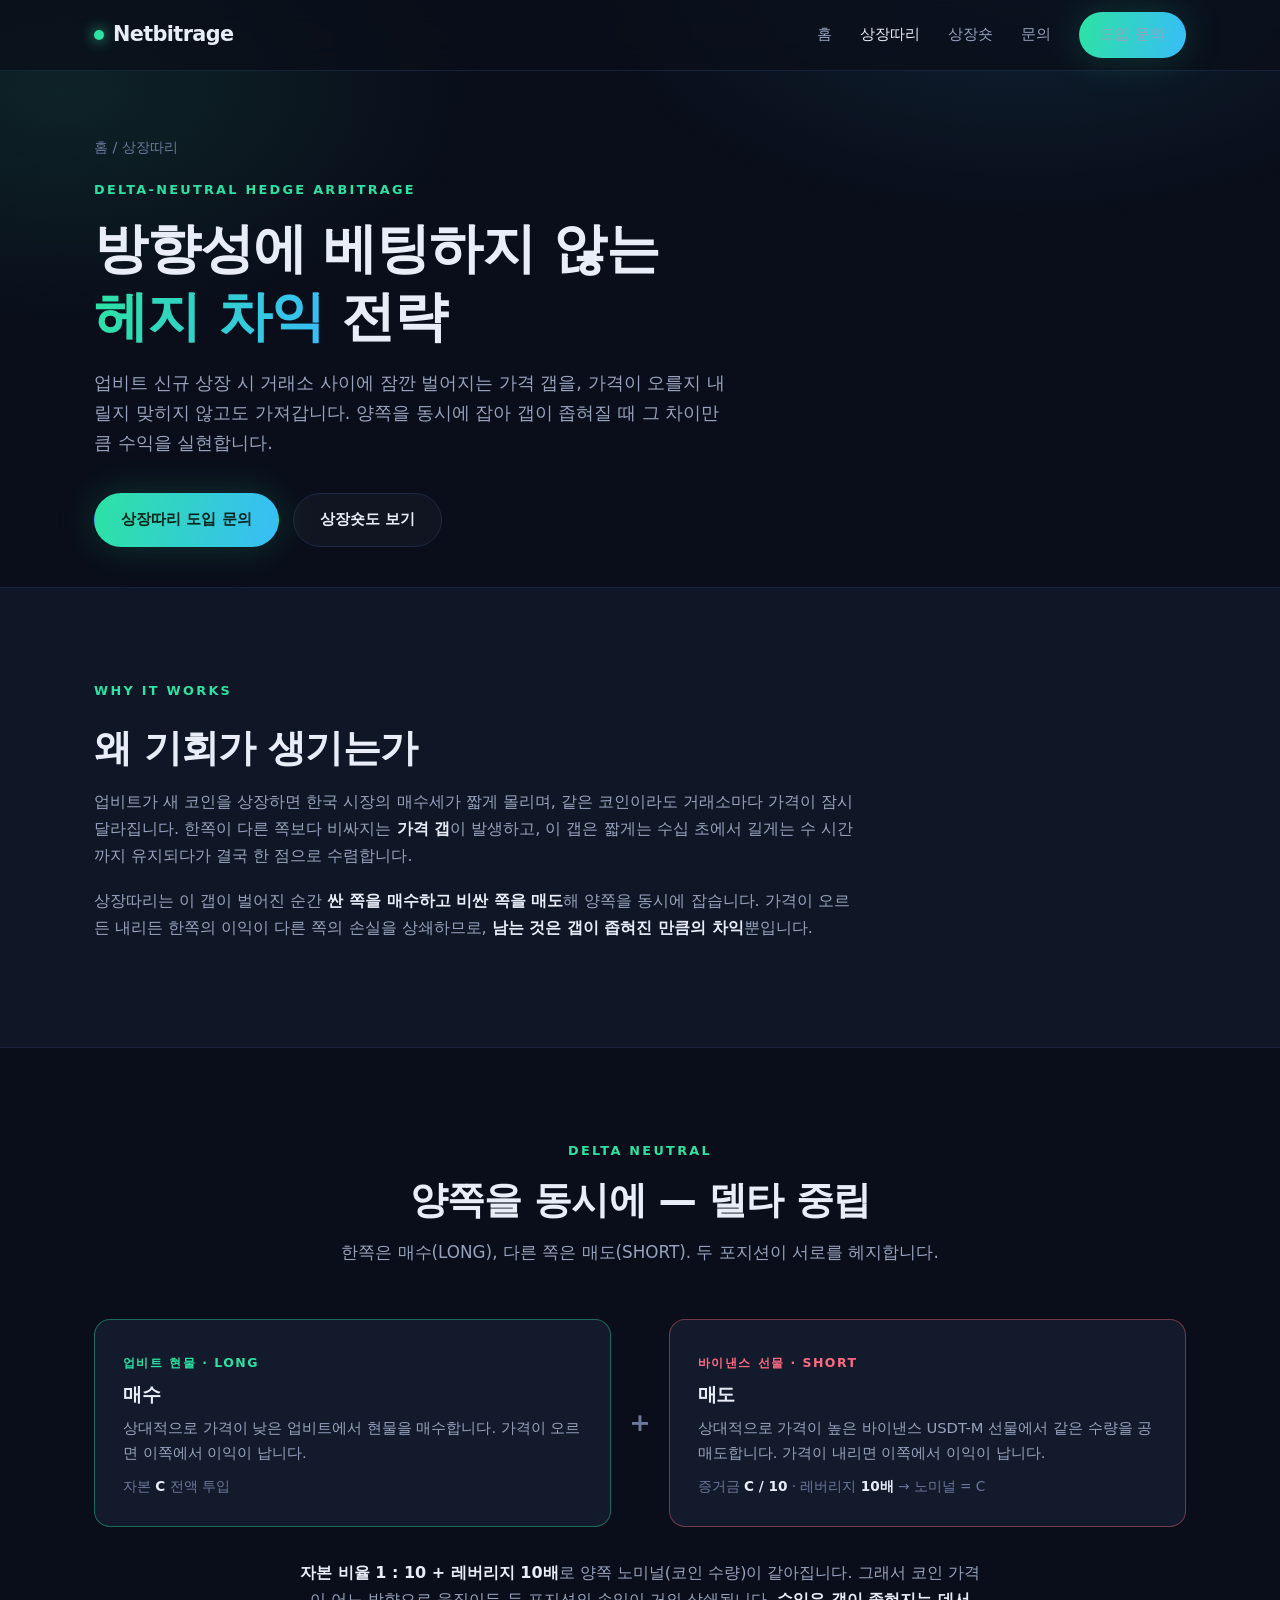
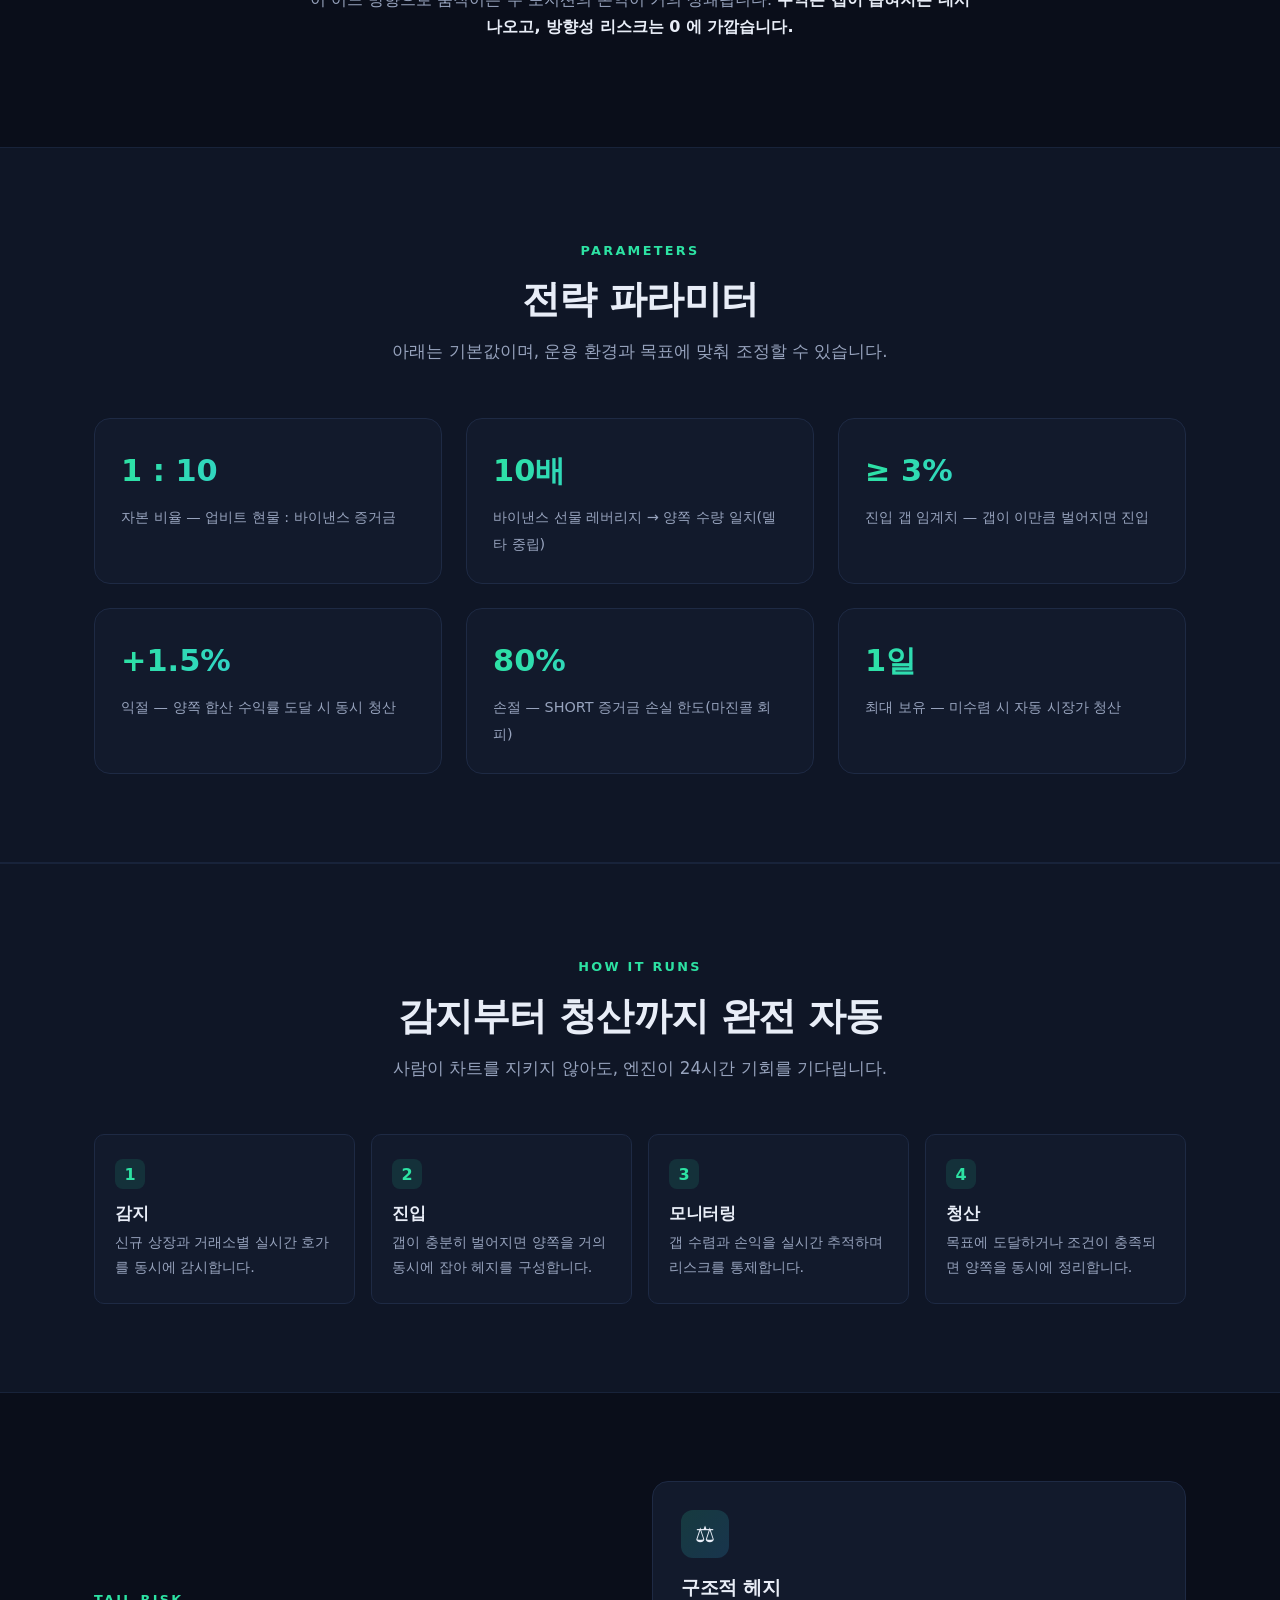
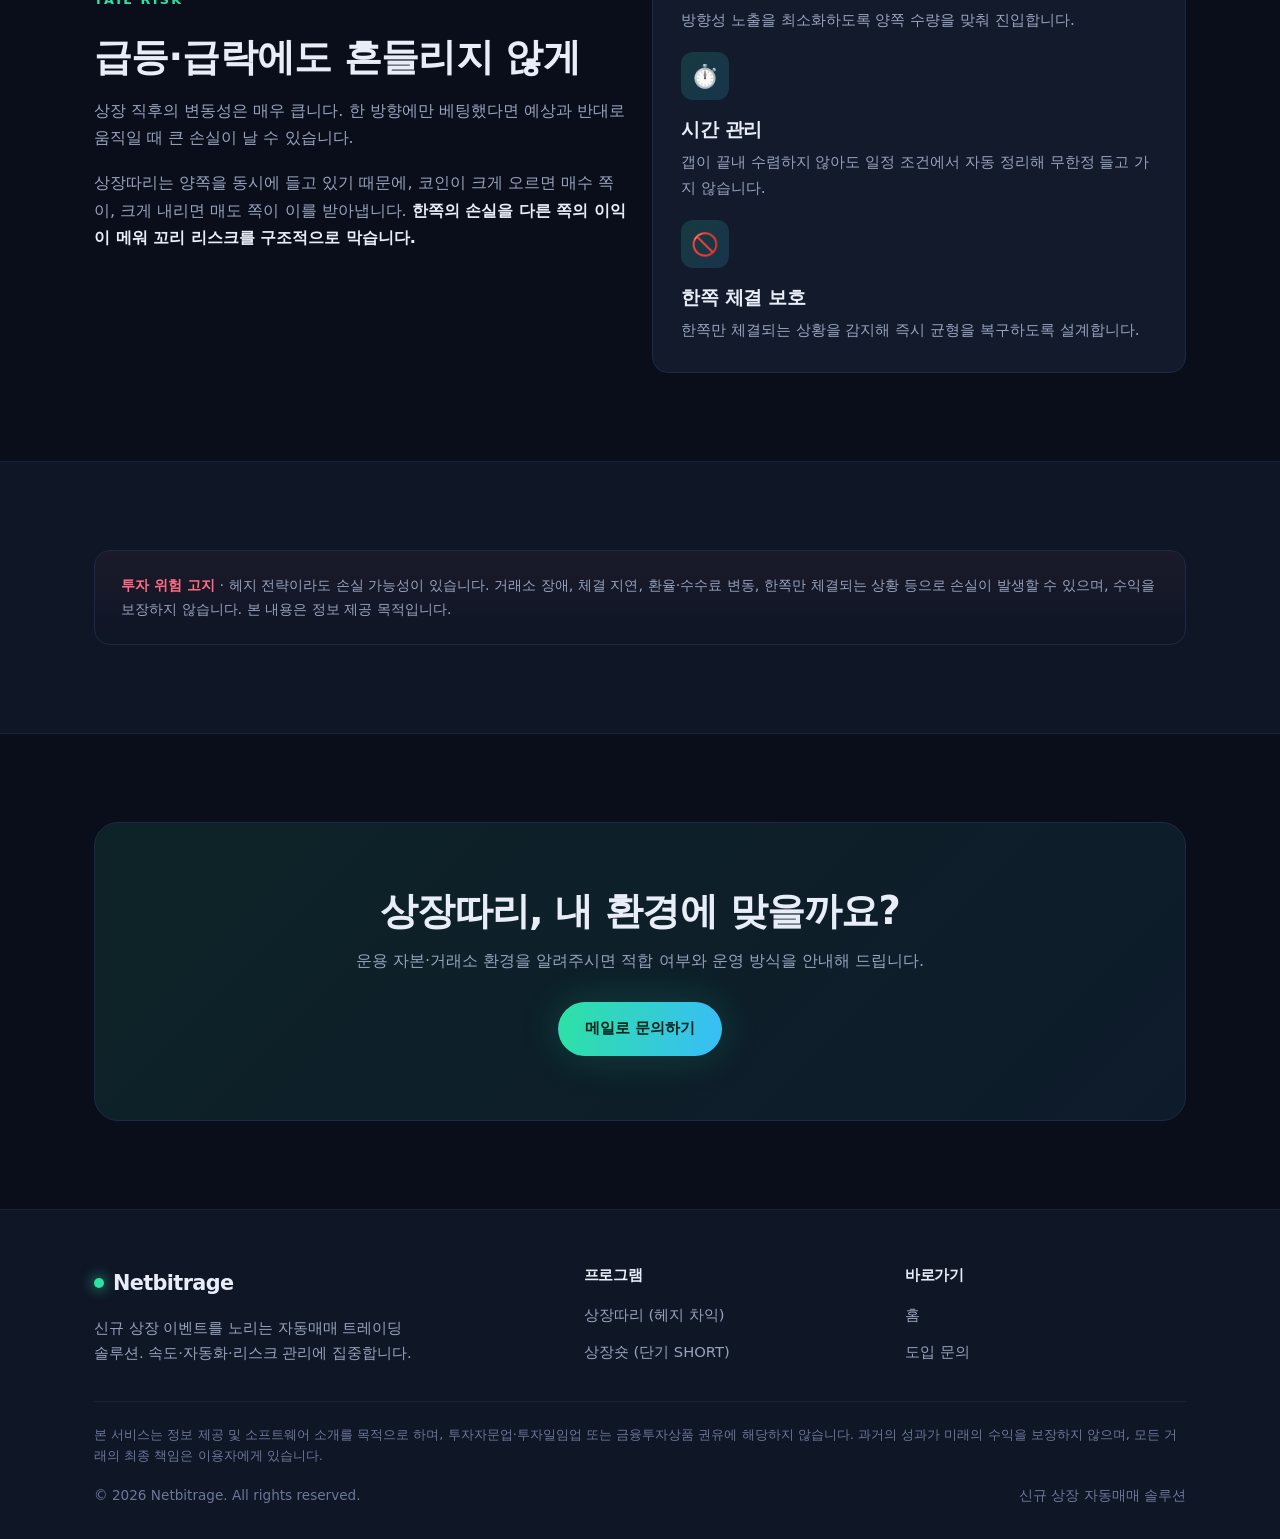
==== arbitrage.html @ e35fc5be "홈페이지 드가자" ====
<!DOCTYPE html>
<html lang="ko">
<head>
  <meta charset="UTF-8" />
  <meta name="viewport" content="width=device-width, initial-scale=1.0" />
  <title>상장따리 | 델타 중립 헤지 차익 — Netbitrage</title>
  <meta name="description" content="업비트 신규 상장 시 거래소 간 가격 갭을 방향성 베팅 없이 잡는 델타 중립 헤지 차익 자동매매. 양쪽을 동시에 잡아 갭 수렴분을 수익화하고 꼬리 리스크를 차단합니다." />
  <link rel="stylesheet" href="css/style.css" />
</head>
<body>
  <header class="site-header">
    <div class="container">
      <a class="logo" href="index.html"><span class="dot"></span>Netbitrage</a>
      <button class="nav-toggle" aria-label="메뉴 열기"><span></span><span></span><span></span></button>
      <nav class="nav">
        <a href="index.html">홈</a>
        <a href="arbitrage.html" class="active">상장따리</a>
        <a href="short.html">상장숏</a>
        <a href="contact.html">문의</a>
        <a href="contact.html" class="btn btn--primary">도입 문의</a>
      </nav>
    </div>
  </header>

  <main>
    <section class="page-hero">
      <div class="container">
        <p class="breadcrumb"><a href="index.html">홈</a> / 상장따리</p>
        <span class="eyebrow">Delta-Neutral Hedge Arbitrage</span>
        <h1>방향성에 베팅하지 않는<br /><span class="gradient-text">헤지 차익</span> 전략</h1>
        <p class="lead">
          업비트 신규 상장 시 거래소 사이에 잠깐 벌어지는 가격 갭을, 가격이 오를지 내릴지
          맞히지 않고도 가져갑니다. 양쪽을 동시에 잡아 갭이 좁혀질 때 그 차이만큼 수익을 실현합니다.
        </p>
        <div class="hero-actions">
          <a href="contact.html?program=arbitrage" class="btn btn--primary">상장따리 도입 문의</a>
          <a href="short.html" class="btn btn--ghost">상장숏도 보기</a>
        </div>
      </div>
    </section>

    <!-- 왜 되는가 -->
    <section class="section section--soft">
      <div class="container">
        <div class="prose reveal">
          <span class="eyebrow">Why it works</span>
          <h2 style="margin-top:8px">왜 기회가 생기는가</h2>
          <p>
            업비트가 새 코인을 상장하면 한국 시장의 매수세가 짧게 몰리며, 같은 코인이라도
            거래소마다 가격이 잠시 달라집니다. 한쪽이 다른 쪽보다 비싸지는 <strong>가격 갭</strong>이
            발생하고, 이 갭은 짧게는 수십 초에서 길게는 수 시간까지 유지되다가 결국 한 점으로 수렴합니다.
          </p>
          <p>
            상장따리는 이 갭이 벌어진 순간 <strong>싼 쪽을 매수하고 비싼 쪽을 매도</strong>해
            양쪽을 동시에 잡습니다. 가격이 오르든 내리든 한쪽의 이익이 다른 쪽의 손실을 상쇄하므로,
            <strong>남는 것은 갭이 좁혀진 만큼의 차익</strong>뿐입니다.
          </p>
        </div>
      </div>
    </section>

    <!-- 델타 중립 직관 -->
    <section class="section">
      <div class="container">
        <div class="section-head reveal">
          <span class="eyebrow">Delta Neutral</span>
          <h2>양쪽을 동시에 — 델타 중립</h2>
          <p>한쪽은 매수(LONG), 다른 쪽은 매도(SHORT). 두 포지션이 서로를 헤지합니다.</p>
        </div>
        <div class="hedge reveal">
          <div class="leg long">
            <span class="label">업비트 현물 · LONG</span>
            <h4>매수</h4>
            <p>상대적으로 가격이 낮은 업비트에서 현물을 매수합니다. 가격이 오르면 이쪽에서 이익이 납니다.</p>
            <p class="fig">자본 <b>C</b> 전액 투입</p>
          </div>
          <div class="plus">+</div>
          <div class="leg short">
            <span class="label">바이낸스 선물 · SHORT</span>
            <h4>매도</h4>
            <p>상대적으로 가격이 높은 바이낸스 USDT-M 선물에서 같은 수량을 공매도합니다. 가격이 내리면 이쪽에서 이익이 납니다.</p>
            <p class="fig">증거금 <b>C / 10</b> · 레버리지 <b>10배</b> → 노미널 = C</p>
          </div>
        </div>
        <div class="prose reveal" style="margin:32px auto 0; text-align:center; max-width:680px">
          <p>
            <strong>자본 비율 1 : 10 + 레버리지 10배</strong>로 양쪽 노미널(코인 수량)이 같아집니다.
            그래서 코인 가격이 어느 방향으로 움직이든 두 포지션의 손익이 거의 상쇄됩니다.
            <strong>수익은 갭이 좁혀지는 데서 나오고, 방향성 리스크는 0 에 가깝습니다.</strong>
          </p>
        </div>
      </div>
    </section>

    <!-- 전략 파라미터 -->
    <section class="section section--soft" id="params">
      <div class="container">
        <div class="section-head reveal">
          <span class="eyebrow">Parameters</span>
          <h2>전략 파라미터</h2>
          <p>아래는 기본값이며, 운용 환경과 목표에 맞춰 조정할 수 있습니다.</p>
        </div>
        <div class="grid grid--3 reveal">
          <div class="param"><strong>1 : 10</strong><span>자본 비율 — 업비트 현물 : 바이낸스 증거금</span></div>
          <div class="param"><strong>10배</strong><span>바이낸스 선물 레버리지 → 양쪽 수량 일치(델타 중립)</span></div>
          <div class="param"><strong>≥ 3%</strong><span>진입 갭 임계치 — 갭이 이만큼 벌어지면 진입</span></div>
          <div class="param"><strong>+1.5%</strong><span>익절 — 양쪽 합산 수익률 도달 시 동시 청산</span></div>
          <div class="param"><strong>80%</strong><span>손절 — SHORT 증거금 손실 한도(마진콜 회피)</span></div>
          <div class="param"><strong>1일</strong><span>최대 보유 — 미수렴 시 자동 시장가 청산</span></div>
        </div>
      </div>
    </section>

    <!-- 자동화 흐름 -->
    <section class="section section--soft">
      <div class="container">
        <div class="section-head reveal">
          <span class="eyebrow">How it runs</span>
          <h2>감지부터 청산까지 완전 자동</h2>
          <p>사람이 차트를 지키지 않아도, 엔진이 24시간 기회를 기다립니다.</p>
        </div>
        <div class="flow reveal">
          <div class="step">
            <span class="n">1</span>
            <h4>감지</h4>
            <p>신규 상장과 거래소별 실시간 호가를 동시에 감시합니다.</p>
          </div>
          <div class="step">
            <span class="n">2</span>
            <h4>진입</h4>
            <p>갭이 충분히 벌어지면 양쪽을 거의 동시에 잡아 헤지를 구성합니다.</p>
          </div>
          <div class="step">
            <span class="n">3</span>
            <h4>모니터링</h4>
            <p>갭 수렴과 손익을 실시간 추적하며 리스크를 통제합니다.</p>
          </div>
          <div class="step">
            <span class="n">4</span>
            <h4>청산</h4>
            <p>목표에 도달하거나 조건이 충족되면 양쪽을 동시에 정리합니다.</p>
          </div>
        </div>
      </div>
    </section>

    <!-- 꼬리 리스크 -->
    <section class="section">
      <div class="container">
        <div class="grid grid--2" style="align-items:center">
          <div class="prose reveal">
            <span class="eyebrow">Tail Risk</span>
            <h2 style="margin-top:8px">급등·급락에도 흔들리지 않게</h2>
            <p>
              상장 직후의 변동성은 매우 큽니다. 한 방향에만 베팅했다면 예상과 반대로 움직일 때
              큰 손실이 날 수 있습니다.
            </p>
            <p>
              상장따리는 양쪽을 동시에 들고 있기 때문에, 코인이 크게 오르면 매수 쪽이,
              크게 내리면 매도 쪽이 이를 받아냅니다. <strong>한쪽의 손실을 다른 쪽의 이익이 메워
              꼬리 리스크를 구조적으로 막습니다.</strong>
            </p>
          </div>
          <div class="reveal">
            <div class="feature">
              <div class="ico">⚖️</div>
              <h3>구조적 헤지</h3>
              <p style="margin-bottom:18px">방향성 노출을 최소화하도록 양쪽 수량을 맞춰 진입합니다.</p>
              <div class="ico">⏱️</div>
              <h3>시간 관리</h3>
              <p style="margin-bottom:18px">갭이 끝내 수렴하지 않아도 일정 조건에서 자동 정리해 무한정 들고 가지 않습니다.</p>
              <div class="ico">🚫</div>
              <h3>한쪽 체결 보호</h3>
              <p style="margin:0">한쪽만 체결되는 상황을 감지해 즉시 균형을 복구하도록 설계합니다.</p>
            </div>
          </div>
        </div>
      </div>
    </section>

    <!-- 리스크 고지 -->
    <section class="section section--soft">
      <div class="container">
        <div class="notice reveal">
          <p><strong>투자 위험 고지</strong> · 헤지 전략이라도 손실 가능성이 있습니다. 거래소 장애, 체결 지연, 환율·수수료 변동, 한쪽만 체결되는 상황 등으로 손실이 발생할 수 있으며, 수익을 보장하지 않습니다. 본 내용은 정보 제공 목적입니다.</p>
        </div>
      </div>
    </section>

    <section class="section">
      <div class="container">
        <div class="cta-banner reveal">
          <h2>상장따리, 내 환경에 맞을까요?</h2>
          <p>운용 자본·거래소 환경을 알려주시면 적합 여부와 운영 방식을 안내해 드립니다.</p>
          <a href="contact.html?program=arbitrage" class="btn btn--primary">메일로 문의하기</a>
        </div>
      </div>
    </section>
  </main>

  <footer class="site-footer">
    <div class="container">
      <div class="footer-grid">
        <div>
          <a class="logo" href="index.html"><span class="dot"></span>Netbitrage</a>
          <p>신규 상장 이벤트를 노리는 자동매매 트레이딩 솔루션. 속도·자동화·리스크 관리에 집중합니다.</p>
        </div>
        <div class="footer-col">
          <h4>프로그램</h4>
          <ul>
            <li><a href="arbitrage.html">상장따리 (헤지 차익)</a></li>
            <li><a href="short.html">상장숏 (단기 SHORT)</a></li>
          </ul>
        </div>
        <div class="footer-col">
          <h4>바로가기</h4>
          <ul>
            <li><a href="index.html">홈</a></li>
            <li><a href="contact.html">도입 문의</a></li>
          </ul>
        </div>
      </div>
      <p class="footer-disclaimer">
        본 서비스는 정보 제공 및 소프트웨어 소개를 목적으로 하며, 투자자문업·투자일임업 또는 금융투자상품 권유에 해당하지 않습니다.
        과거의 성과가 미래의 수익을 보장하지 않으며, 모든 거래의 최종 책임은 이용자에게 있습니다.
      </p>
      <div class="footer-bottom">
        <span>© <span id="year">2026</span> Netbitrage. All rights reserved.</span>
        <span>신규 상장 자동매매 솔루션</span>
      </div>
    </div>
  </footer>

  <script src="js/main.js"></script>
</body>
</html>
---- css/style.css ----
/* =========================================================
   Netbitrage — 다크 테마 디자인 시스템
   딥 네이비 배경 + 민트/그린 액센트, 트레이딩/핀테크 톤
   ========================================================= */

:root {
  /* 색상 */
  --bg: #0a0e1a;
  --bg-soft: #0f1626;
  --bg-card: #121a2c;
  --bg-card-hover: #16203450;
  --border: #1e2a44;
  --border-soft: #18233a;

  --text: #e8edf7;
  --text-muted: #97a3bd;
  --text-dim: #6b779a;

  --accent: #2de2a3;       /* 민트 그린 */
  --accent-2: #38bdf8;     /* 시안 */
  --accent-down: #ff6b81;  /* SHORT/하락 */
  --accent-up: #2de2a3;    /* LONG/상승 */

  --glow: 0 0 40px rgba(45, 226, 163, 0.18);
  --shadow: 0 16px 40px rgba(0, 0, 0, 0.45);

  /* 레이아웃 */
  --maxw: 1140px;
  --radius: 16px;
  --radius-sm: 10px;

  --font: "Pretendard", -apple-system, BlinkMacSystemFont, "Segoe UI",
    "Apple SD Gothic Neo", "Malgun Gothic", system-ui, sans-serif;
}

* { box-sizing: border-box; margin: 0; padding: 0; }

html { scroll-behavior: smooth; }

body {
  font-family: var(--font);
  background: var(--bg);
  color: var(--text);
  line-height: 1.7;
  -webkit-font-smoothing: antialiased;
  overflow-x: hidden;
}

/* 배경 글로우 */
body::before {
  content: "";
  position: fixed;
  inset: 0;
  background:
    radial-gradient(60% 50% at 80% -5%, rgba(56, 189, 248, 0.12), transparent 60%),
    radial-gradient(55% 45% at 5% 10%, rgba(45, 226, 163, 0.1), transparent 60%);
  pointer-events: none;
  z-index: 0;
}

.container {
  width: 100%;
  max-width: var(--maxw);
  margin: 0 auto;
  padding: 0 24px;
  position: relative;
  z-index: 1;
}

a { color: inherit; text-decoration: none; }
img { max-width: 100%; display: block; }

/* ---------- 타이포 ---------- */
h1, h2, h3, h4 { line-height: 1.25; letter-spacing: -0.02em; font-weight: 700; }
h1 { font-size: clamp(2.1rem, 5vw, 3.4rem); }
h2 { font-size: clamp(1.6rem, 3.5vw, 2.4rem); }
h3 { font-size: 1.2rem; }

.eyebrow {
  display: inline-block;
  font-size: 0.8rem;
  letter-spacing: 0.18em;
  text-transform: uppercase;
  color: var(--accent);
  font-weight: 600;
  margin-bottom: 14px;
}

.gradient-text {
  background: linear-gradient(100deg, var(--accent), var(--accent-2));
  -webkit-background-clip: text;
  background-clip: text;
  -webkit-text-fill-color: transparent;
}

/* ---------- 버튼 ---------- */
.btn {
  display: inline-flex;
  align-items: center;
  gap: 8px;
  padding: 13px 26px;
  border-radius: 999px;
  font-weight: 600;
  font-size: 0.95rem;
  border: 1px solid transparent;
  cursor: pointer;
  transition: transform 0.15s ease, box-shadow 0.2s ease, background 0.2s ease;
  font-family: inherit;
}
.btn--primary {
  background: linear-gradient(100deg, var(--accent), var(--accent-2));
  color: #04231a;
  box-shadow: var(--glow);
}
.btn--primary:hover { transform: translateY(-2px); box-shadow: 0 0 50px rgba(45, 226, 163, 0.4); }
.btn--ghost {
  background: rgba(255, 255, 255, 0.03);
  border-color: var(--border);
  color: var(--text);
}
.btn--ghost:hover { border-color: var(--accent); color: var(--accent); }
.btn--block { width: 100%; justify-content: center; }

/* ---------- 헤더 ---------- */
.site-header {
  position: sticky;
  top: 0;
  z-index: 50;
  backdrop-filter: blur(14px);
  background: rgba(10, 14, 26, 0.72);
  border-bottom: 1px solid var(--border-soft);
}
.site-header .container {
  display: flex;
  align-items: center;
  justify-content: space-between;
  height: 70px;
}
.logo {
  font-size: 1.3rem;
  font-weight: 800;
  letter-spacing: -0.03em;
  display: flex;
  align-items: center;
  gap: 9px;
}
.logo .dot {
  width: 10px; height: 10px;
  border-radius: 50%;
  background: var(--accent);
  box-shadow: 0 0 14px var(--accent);
}
.nav { display: flex; align-items: center; gap: 28px; }
.nav a { color: var(--text-muted); font-size: 0.95rem; font-weight: 500; transition: color 0.15s; }
.nav a:hover, .nav a.active { color: var(--text); }
.nav .btn { padding: 9px 20px; }

.nav-toggle {
  display: none;
  flex-direction: column;
  gap: 5px;
  background: none;
  border: 0;
  cursor: pointer;
  padding: 6px;
}
.nav-toggle span { width: 24px; height: 2px; background: var(--text); border-radius: 2px; transition: 0.2s; }

/* ---------- 섹션 ---------- */
.section { padding: 88px 0; }
.section--soft { background: var(--bg-soft); border-block: 1px solid var(--border-soft); }
.section-head { max-width: 680px; margin: 0 auto 52px; text-align: center; }
.section-head p { color: var(--text-muted); margin-top: 14px; font-size: 1.05rem; }

/* ---------- 히어로 ---------- */
.hero { padding: 96px 0 80px; position: relative; }
.hero .eyebrow { animation: fadeUp 0.6s ease both; }
.hero h1 { max-width: 880px; animation: fadeUp 0.6s 0.05s ease both; }
.hero .lead {
  max-width: 620px;
  margin-top: 22px;
  color: var(--text-muted);
  font-size: 1.15rem;
  animation: fadeUp 0.6s 0.1s ease both;
}
.hero-actions { display: flex; gap: 14px; margin-top: 34px; flex-wrap: wrap; animation: fadeUp 0.6s 0.15s ease both; }
.hero-stats {
  display: flex;
  gap: 44px;
  margin-top: 56px;
  flex-wrap: wrap;
  animation: fadeUp 0.6s 0.2s ease both;
}
.hero-stats .stat strong {
  display: block;
  font-size: 1.9rem;
  font-weight: 800;
  background: linear-gradient(100deg, var(--accent), var(--accent-2));
  -webkit-background-clip: text; background-clip: text; -webkit-text-fill-color: transparent;
}
.hero-stats .stat span { color: var(--text-dim); font-size: 0.9rem; }

/* ---------- 그리드 / 카드 ---------- */
.grid { display: grid; gap: 24px; }
.grid--2 { grid-template-columns: repeat(2, 1fr); }
.grid--3 { grid-template-columns: repeat(3, 1fr); }
.grid--4 { grid-template-columns: repeat(4, 1fr); }

.card {
  background: var(--bg-card);
  border: 1px solid var(--border);
  border-radius: var(--radius);
  padding: 30px;
  transition: transform 0.2s ease, border-color 0.2s ease, box-shadow 0.2s ease;
}
.card:hover { transform: translateY(-4px); border-color: #2c3c60; box-shadow: var(--shadow); }

/* 프로그램 카드 */
.program-card { display: flex; flex-direction: column; position: relative; overflow: hidden; }
.program-card::before {
  content: "";
  position: absolute;
  inset: 0 0 auto 0;
  height: 3px;
  background: linear-gradient(90deg, var(--accent), var(--accent-2));
}
.program-card.is-short::before { background: linear-gradient(90deg, var(--accent-down), #ff9a6b); }
.program-card .tag {
  align-self: flex-start;
  font-size: 0.72rem;
  letter-spacing: 0.12em;
  text-transform: uppercase;
  padding: 5px 12px;
  border-radius: 999px;
  background: rgba(45, 226, 163, 0.12);
  color: var(--accent);
  font-weight: 700;
  margin-bottom: 16px;
}
.program-card.is-short .tag { background: rgba(255, 107, 129, 0.12); color: var(--accent-down); }
.program-card h3 { font-size: 1.5rem; margin-bottom: 6px; }
.program-card .sub { color: var(--text-dim); font-size: 0.9rem; margin-bottom: 16px; }
.program-card p { color: var(--text-muted); margin-bottom: 20px; }
.program-card ul { list-style: none; display: flex; flex-direction: column; gap: 10px; margin-bottom: 24px; }
.program-card ul li { position: relative; padding-left: 24px; color: var(--text-muted); font-size: 0.95rem; }
.program-card ul li::before {
  content: "→";
  position: absolute; left: 0;
  color: var(--accent);
  font-weight: 700;
}
.program-card.is-short ul li::before { color: var(--accent-down); }
.program-card .card-foot { margin-top: auto; }

/* 강점 카드 */
.feature {
  background: var(--bg-card);
  border: 1px solid var(--border);
  border-radius: var(--radius);
  padding: 28px;
}
.feature .ico {
  width: 48px; height: 48px;
  display: grid; place-items: center;
  border-radius: 12px;
  background: linear-gradient(135deg, rgba(45,226,163,0.16), rgba(56,189,248,0.16));
  font-size: 1.4rem;
  margin-bottom: 18px;
}
.feature h3 { margin-bottom: 8px; }
.feature p { color: var(--text-muted); font-size: 0.95rem; }

/* ---------- 파라미터 카드 ---------- */
.param {
  background: var(--bg-card);
  border: 1px solid var(--border);
  border-radius: var(--radius);
  padding: 26px;
  transition: transform 0.2s ease, border-color 0.2s ease;
}
.param:hover { transform: translateY(-3px); border-color: #2c3c60; }
.param strong {
  display: block;
  font-size: 1.9rem;
  font-weight: 800;
  margin-bottom: 6px;
  background: linear-gradient(100deg, var(--accent), var(--accent-2));
  -webkit-background-clip: text; background-clip: text; -webkit-text-fill-color: transparent;
}
.param.is-short strong { background: linear-gradient(100deg, var(--accent-down), #ff9a6b); -webkit-background-clip: text; background-clip: text; -webkit-text-fill-color: transparent; }
.param span { color: var(--text-muted); font-size: 0.9rem; }

/* 헤지 다이어그램 레그의 수치 강조 */
.hedge .leg .fig { font-size: 0.85rem; color: var(--text-dim); margin-top: 10px; }
.hedge .leg .fig b { color: var(--text); font-weight: 700; }

/* ---------- 흐름 다이어그램 (단계) ---------- */
.flow { display: grid; grid-template-columns: repeat(4, 1fr); gap: 16px; counter-reset: step; }
.flow .step {
  background: var(--bg-card);
  border: 1px solid var(--border);
  border-radius: var(--radius-sm);
  padding: 24px 20px;
  position: relative;
}
.flow .step .n {
  display: inline-grid; place-items: center;
  width: 30px; height: 30px;
  border-radius: 8px;
  background: rgba(45, 226, 163, 0.12);
  color: var(--accent);
  font-weight: 800;
  margin-bottom: 14px;
}
.flow .step h4 { margin-bottom: 6px; font-size: 1.05rem; }
.flow .step p { color: var(--text-muted); font-size: 0.9rem; }

/* ---------- 헤지 직관 다이어그램 ---------- */
.hedge {
  display: grid;
  grid-template-columns: 1fr auto 1fr;
  align-items: stretch;
  gap: 18px;
  margin-top: 12px;
}
.hedge .leg {
  border-radius: var(--radius);
  padding: 28px;
  border: 1px solid var(--border);
  background: var(--bg-card);
}
.hedge .leg.long { border-color: rgba(45, 226, 163, 0.4); }
.hedge .leg.short { border-color: rgba(255, 107, 129, 0.4); }
.hedge .leg .label { font-size: 0.78rem; letter-spacing: 0.12em; text-transform: uppercase; font-weight: 700; }
.hedge .leg.long .label { color: var(--accent-up); }
.hedge .leg.short .label { color: var(--accent-down); }
.hedge .leg h4 { font-size: 1.2rem; margin: 8px 0; }
.hedge .leg p { color: var(--text-muted); font-size: 0.92rem; }
.hedge .plus {
  align-self: center;
  font-size: 1.6rem;
  color: var(--text-dim);
  font-weight: 700;
}

/* ---------- 페이지 히어로 (서브페이지) ---------- */
.page-hero { padding: 64px 0 40px; }
.breadcrumb { color: var(--text-dim); font-size: 0.9rem; margin-bottom: 16px; }
.breadcrumb a:hover { color: var(--accent); }
.page-hero h1 { max-width: 760px; }
.page-hero .lead { color: var(--text-muted); margin-top: 18px; max-width: 640px; font-size: 1.1rem; }

/* ---------- prose ---------- */
.prose { max-width: 760px; }
.prose p { color: var(--text-muted); margin-bottom: 18px; }
.prose h2 { margin: 40px 0 16px; }
.prose strong { color: var(--text); }

/* ---------- 리스크 고지 배너 ---------- */
.notice {
  border: 1px solid var(--border);
  background: linear-gradient(180deg, rgba(255,107,129,0.05), transparent);
  border-radius: var(--radius);
  padding: 22px 26px;
}
.notice strong { color: var(--accent-down); }
.notice p { color: var(--text-muted); font-size: 0.9rem; margin: 0; }

/* ---------- CTA ---------- */
.cta-banner {
  text-align: center;
  background: linear-gradient(135deg, rgba(45,226,163,0.1), rgba(56,189,248,0.08));
  border: 1px solid var(--border);
  border-radius: 24px;
  padding: 64px 32px;
}
.cta-banner h2 { margin-bottom: 12px; }
.cta-banner p { color: var(--text-muted); margin-bottom: 28px; }

/* ---------- 문의 폼 ---------- */
.contact-wrap { display: grid; grid-template-columns: 1fr 1.2fr; gap: 48px; align-items: start; }
.contact-info h2 { margin-bottom: 16px; }
.contact-info p { color: var(--text-muted); margin-bottom: 22px; }
.contact-list { list-style: none; display: flex; flex-direction: column; gap: 16px; }
.contact-list li { display: flex; gap: 14px; align-items: flex-start; }
.contact-list .ico {
  width: 40px; height: 40px; flex: none;
  display: grid; place-items: center;
  border-radius: 10px;
  background: rgba(45,226,163,0.1);
  font-size: 1.1rem;
}
.contact-list .k { font-size: 0.8rem; color: var(--text-dim); }
.contact-list .v { font-weight: 600; }

.form-card { background: var(--bg-card); border: 1px solid var(--border); border-radius: var(--radius); padding: 32px; }
.field { margin-bottom: 18px; }
.field label { display: block; font-size: 0.88rem; color: var(--text-muted); margin-bottom: 7px; font-weight: 500; }
.field input, .field select, .field textarea {
  width: 100%;
  background: var(--bg);
  border: 1px solid var(--border);
  border-radius: var(--radius-sm);
  padding: 12px 14px;
  color: var(--text);
  font-family: inherit;
  font-size: 0.95rem;
  transition: border-color 0.15s;
}
.field input:focus, .field select:focus, .field textarea:focus { outline: none; border-color: var(--accent); }
.field textarea { resize: vertical; min-height: 120px; }
.field select { appearance: none; cursor: pointer; }

.hp { position: absolute; left: -9999px; opacity: 0; height: 0; width: 0; }

.form-msg { display: none; border-radius: var(--radius-sm); padding: 12px 16px; font-size: 0.9rem; margin-bottom: 16px; }
.form-msg.show { display: block; }
.form-msg.success { background: rgba(45,226,163,0.12); color: var(--accent); border: 1px solid rgba(45,226,163,0.3); }
.form-msg.error { background: rgba(255,107,129,0.1); color: var(--accent-down); border: 1px solid rgba(255,107,129,0.3); }

/* ---------- 푸터 ---------- */
.site-footer { border-top: 1px solid var(--border-soft); padding: 56px 0 32px; background: var(--bg-soft); }
.footer-grid { display: grid; grid-template-columns: 1.6fr 1fr 1fr; gap: 40px; margin-bottom: 36px; }
.footer-grid .logo { margin-bottom: 14px; }
.footer-grid p { color: var(--text-muted); font-size: 0.92rem; max-width: 320px; }
.footer-col h4 { font-size: 0.95rem; margin-bottom: 16px; color: var(--text); }
.footer-col ul { list-style: none; display: flex; flex-direction: column; gap: 10px; }
.footer-col a { color: var(--text-muted); font-size: 0.92rem; }
.footer-col a:hover { color: var(--accent); }
.footer-disclaimer {
  color: var(--text-dim);
  font-size: 0.82rem;
  border-top: 1px solid var(--border-soft);
  padding-top: 22px;
  margin-bottom: 18px;
  line-height: 1.6;
}
.footer-bottom {
  display: flex;
  justify-content: space-between;
  color: var(--text-dim);
  font-size: 0.85rem;
  flex-wrap: wrap;
  gap: 8px;
}

/* ---------- 애니메이션 ---------- */
@keyframes fadeUp {
  from { opacity: 0; transform: translateY(16px); }
  to { opacity: 1; transform: translateY(0); }
}
.reveal { opacity: 0; transform: translateY(20px); transition: opacity 0.6s ease, transform 0.6s ease; }
.reveal.in { opacity: 1; transform: translateY(0); }

/* ---------- 반응형 ---------- */
@media (max-width: 900px) {
  .grid--3, .grid--4 { grid-template-columns: repeat(2, 1fr); }
  .flow { grid-template-columns: repeat(2, 1fr); }
  .contact-wrap { grid-template-columns: 1fr; gap: 32px; }
  .footer-grid { grid-template-columns: 1fr 1fr; }
}
@media (max-width: 680px) {
  .nav {
    position: fixed;
    top: 70px; right: 0;
    width: 240px;
    height: calc(100vh - 70px);
    flex-direction: column;
    align-items: flex-start;
    background: var(--bg-soft);
    border-left: 1px solid var(--border);
    padding: 28px 24px;
    gap: 20px;
    transform: translateX(100%);
    transition: transform 0.25s ease;
  }
  .nav.open { transform: translateX(0); }
  .nav-toggle { display: flex; }
  .grid--2, .grid--3, .grid--4 { grid-template-columns: 1fr; }
  .flow { grid-template-columns: 1fr; }
  .hedge { grid-template-columns: 1fr; }
  .hedge .plus { transform: rotate(90deg); }
  .footer-grid { grid-template-columns: 1fr; }
  .section { padding: 64px 0; }
}
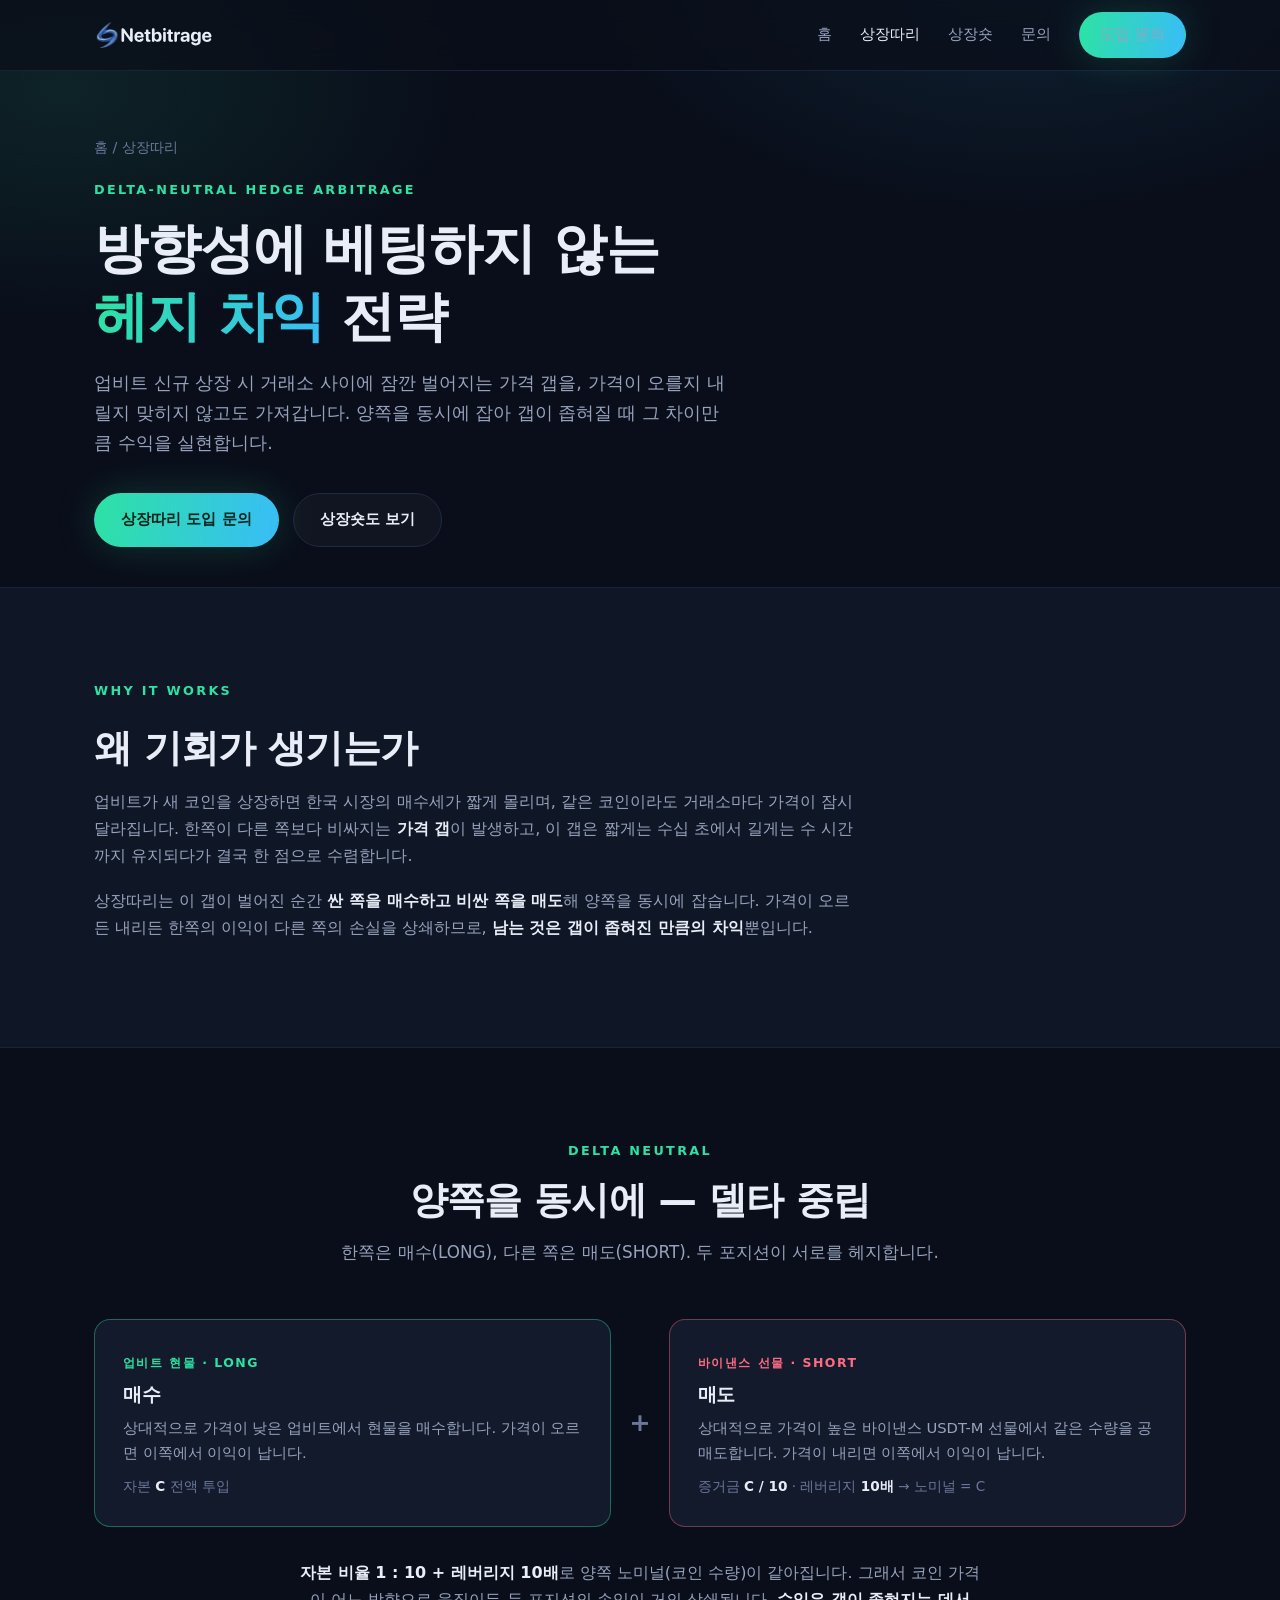
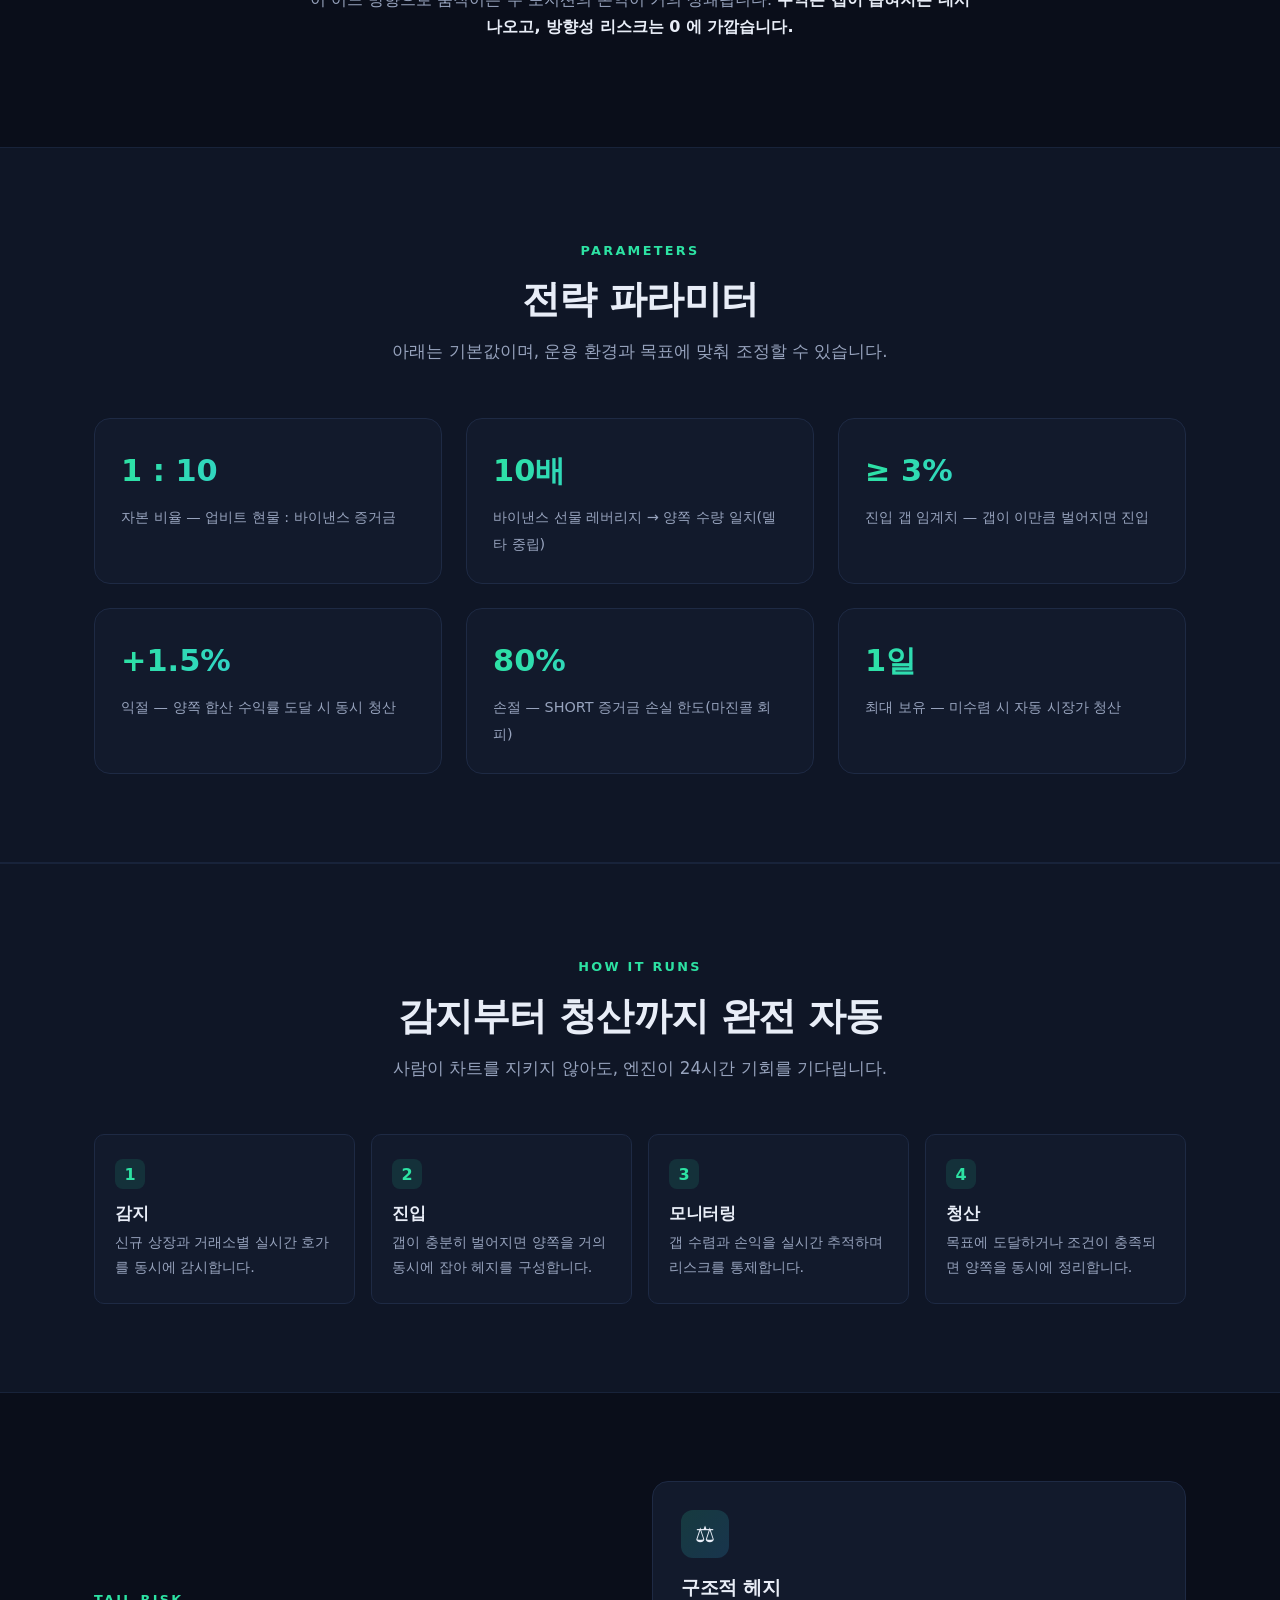
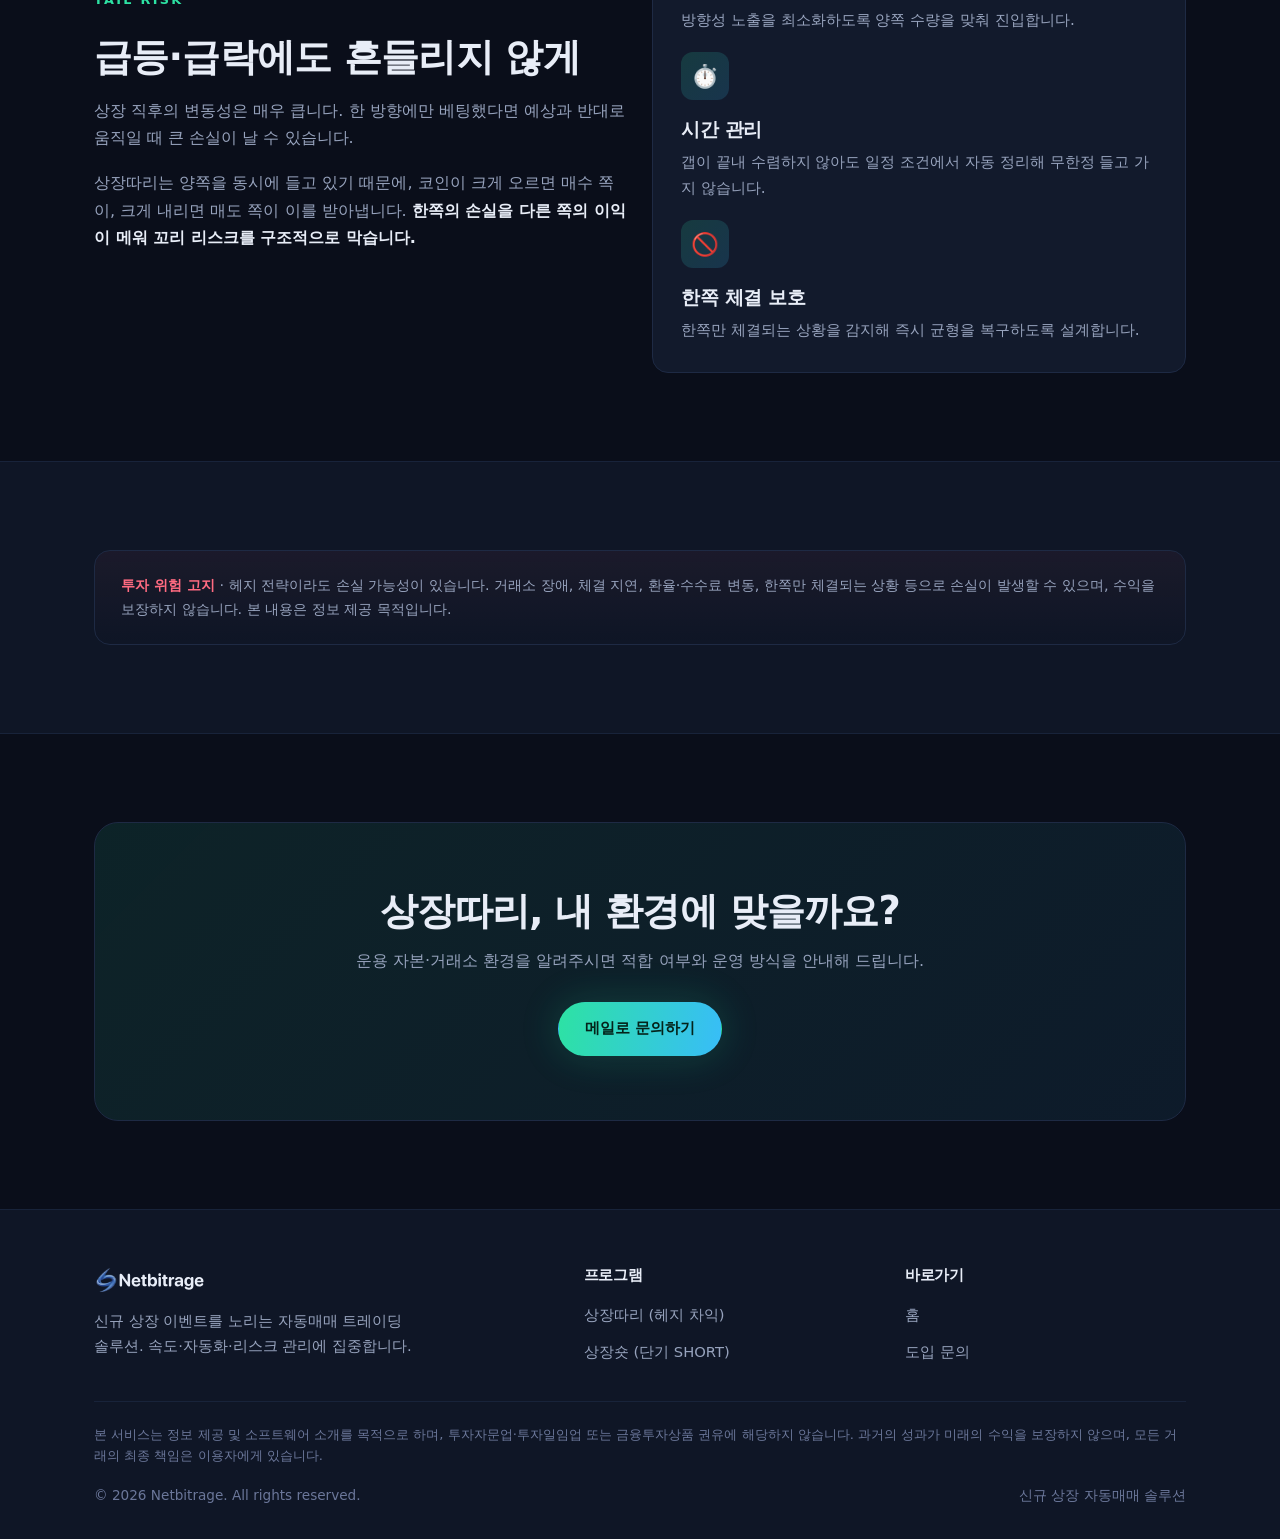
==== commit 93f71e53: "로고 svg 이미지 삽입" ====
--- a/arbitrage.html
+++ b/arbitrage.html
@@ -10,7 +10,7 @@
 <body>
   <header class="site-header">
     <div class="container">
-      <a class="logo" href="index.html"><span class="dot"></span>Netbitrage</a>
+      <a class="logo" href="index.html"><img class="logo-img" src="image/logo-netbitrage.svg" alt="Netbitrage" /></a>
       <button class="nav-toggle" aria-label="메뉴 열기"><span></span><span></span><span></span></button>
       <nav class="nav">
         <a href="index.html">홈</a>
@@ -202,7 +202,7 @@
     <div class="container">
       <div class="footer-grid">
         <div>
-          <a class="logo" href="index.html"><span class="dot"></span>Netbitrage</a>
+          <a class="logo" href="index.html"><img class="logo-img" src="image/logo-netbitrage.svg" alt="Netbitrage" /></a>
           <p>신규 상장 이벤트를 노리는 자동매매 트레이딩 솔루션. 속도·자동화·리스크 관리에 집중합니다.</p>
         </div>
         <div class="footer-col">
--- a/css/style.css
+++ b/css/style.css
@@ -150,6 +150,8 @@
   background: var(--accent);
   box-shadow: 0 0 14px var(--accent);
 }
+.logo-img { height: 30px; width: auto; display: block; }
+.site-footer .logo-img { height: 28px; }
 .nav { display: flex; align-items: center; gap: 28px; }
 .nav a { color: var(--text-muted); font-size: 0.95rem; font-weight: 500; transition: color 0.15s; }
 .nav a:hover, .nav a.active { color: var(--text); }
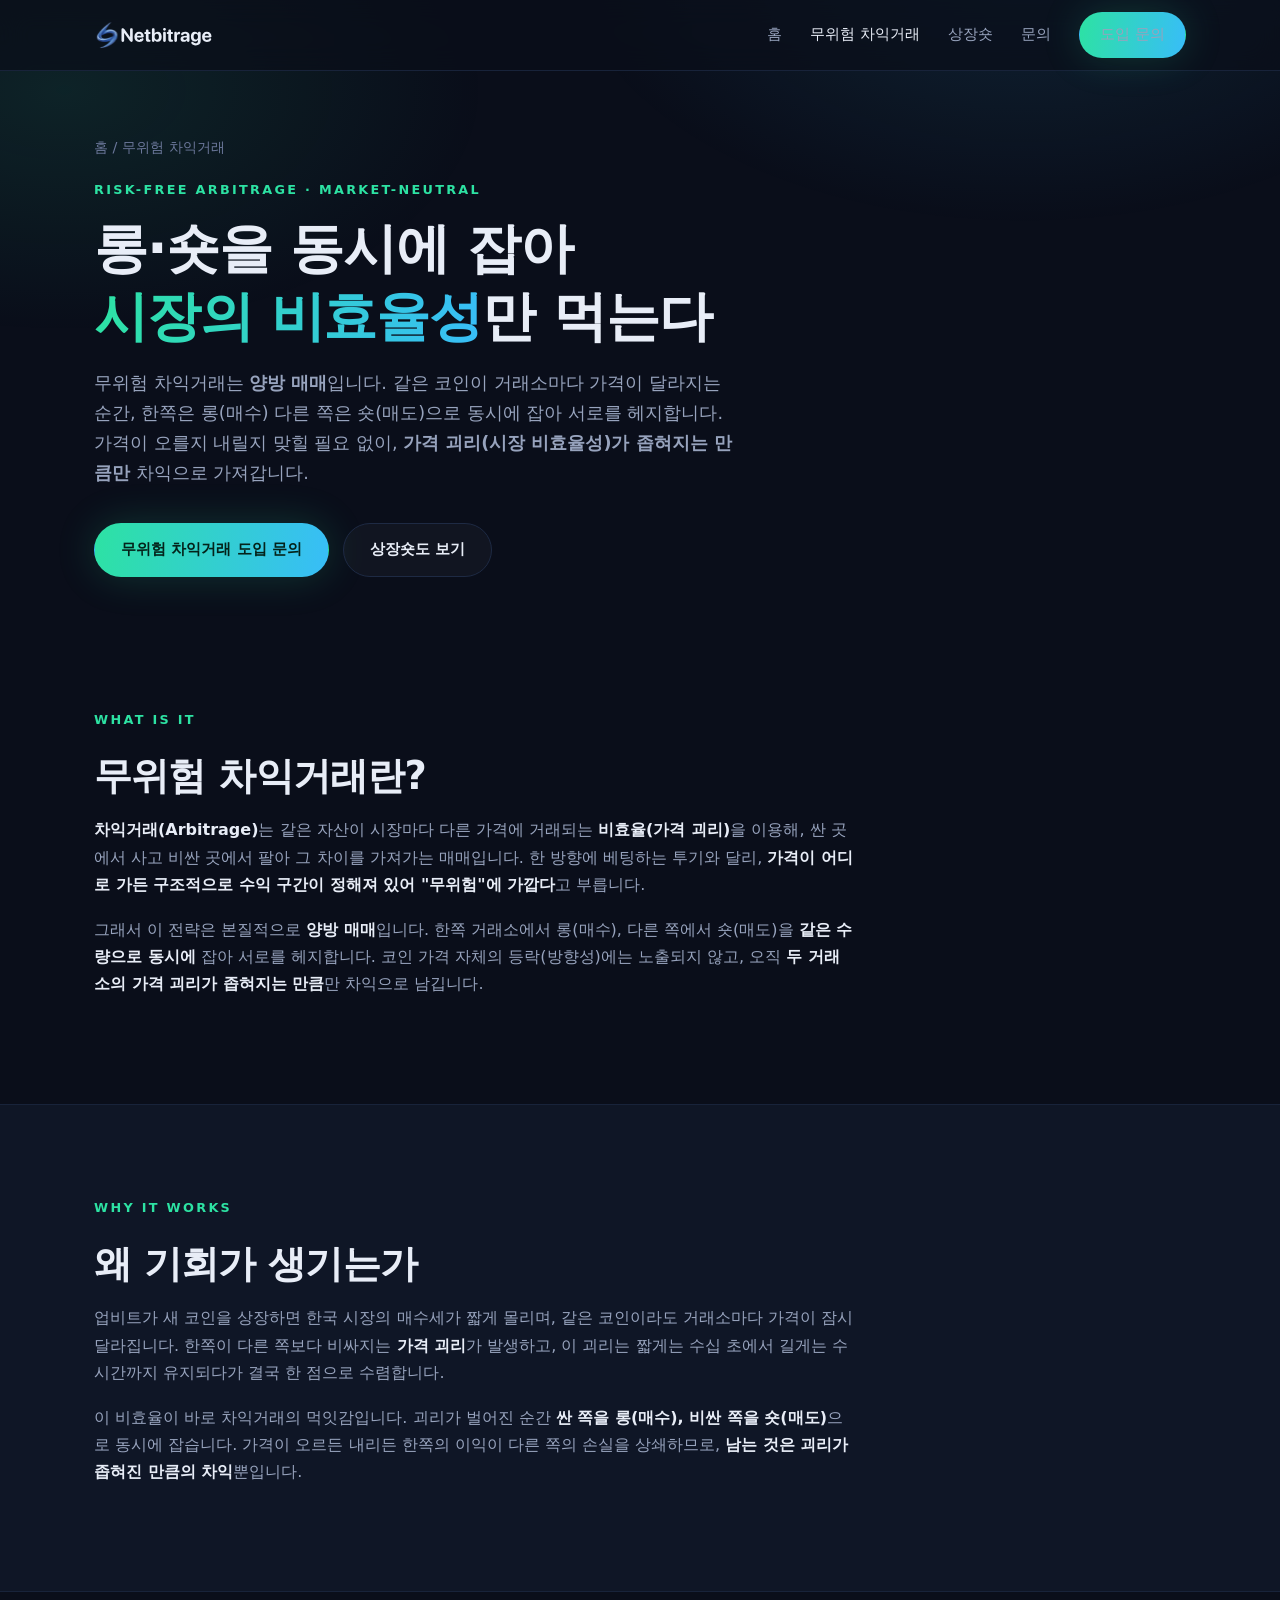
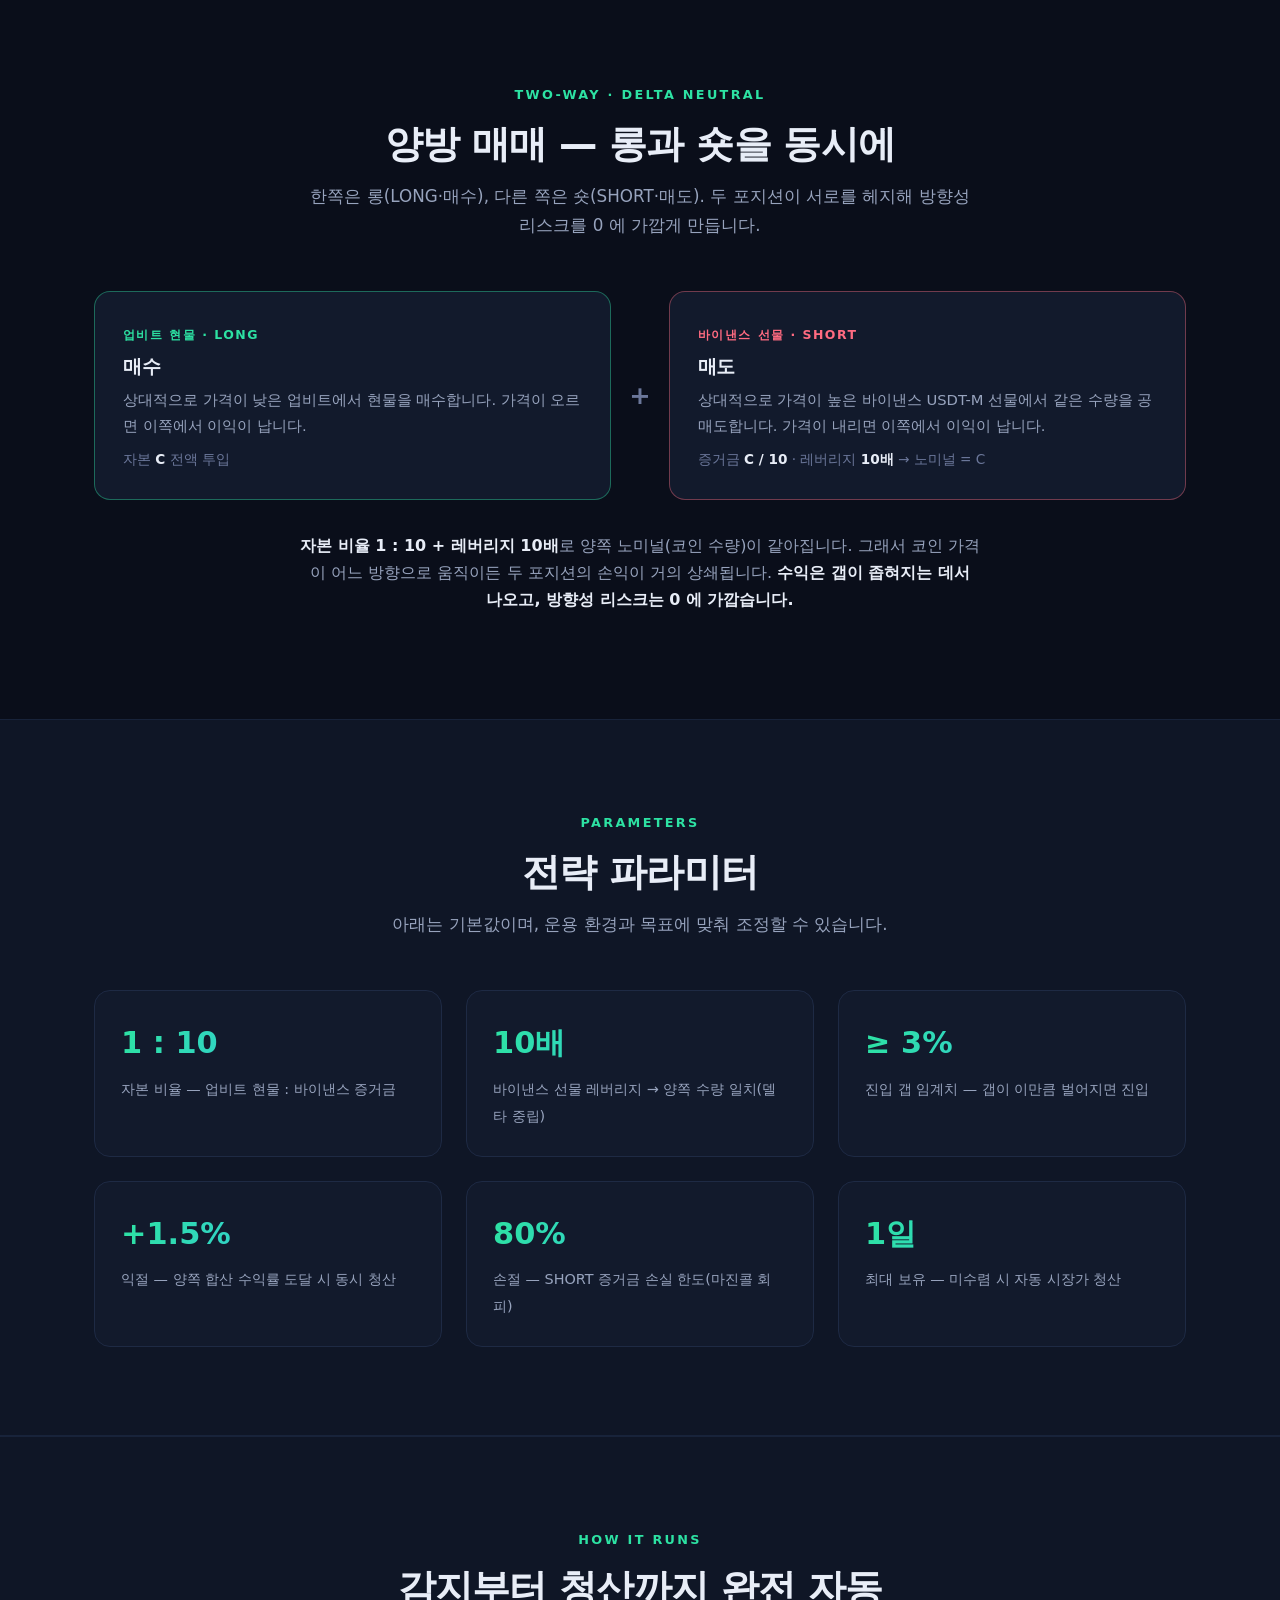
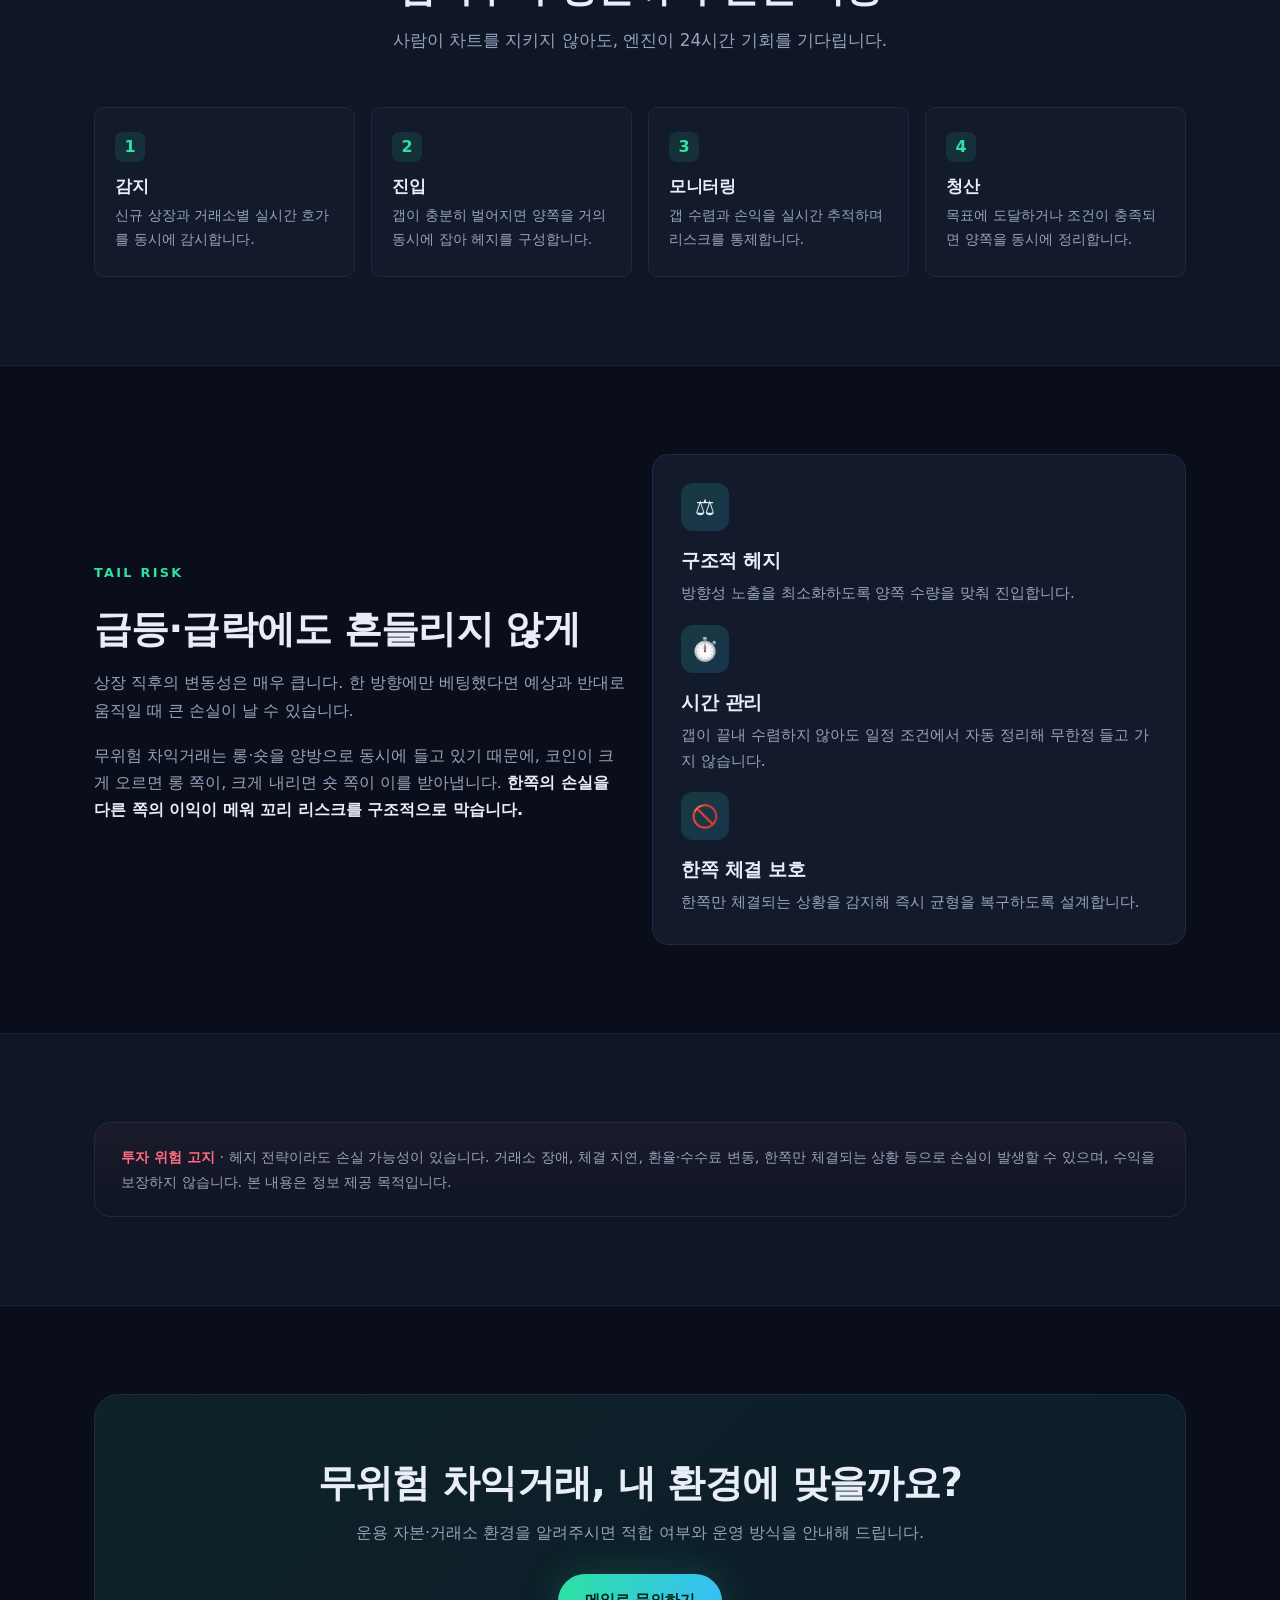
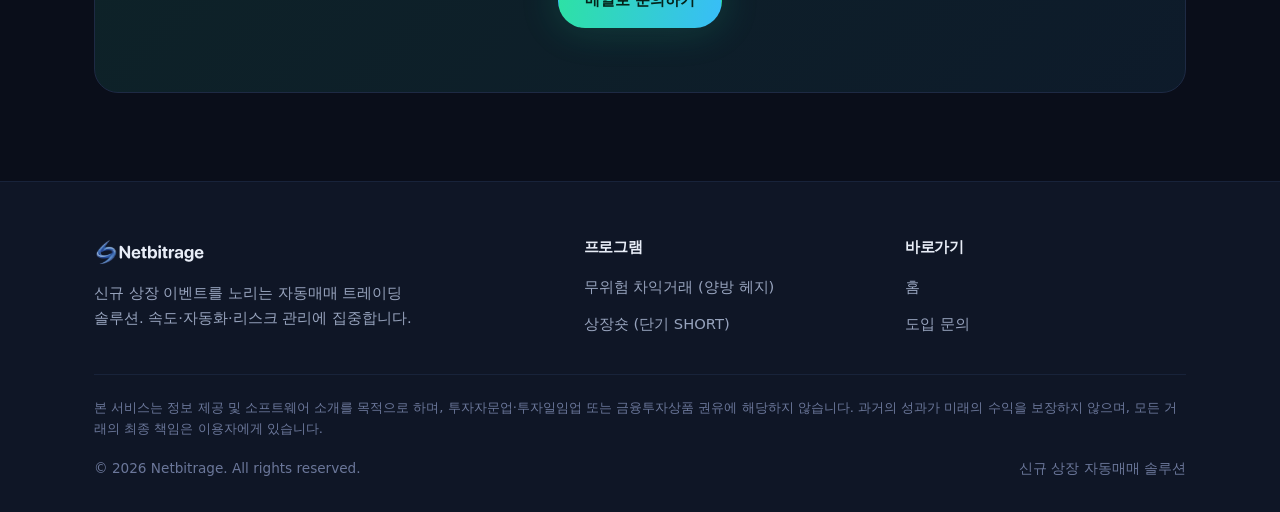
==== commit 530e175f: "내용수정" ====
--- a/arbitrage.html
+++ b/arbitrage.html
@@ -3,8 +3,8 @@
 <head>
   <meta charset="UTF-8" />
   <meta name="viewport" content="width=device-width, initial-scale=1.0" />
-  <title>상장따리 | 델타 중립 헤지 차익 — Netbitrage</title>
-  <meta name="description" content="업비트 신규 상장 시 거래소 간 가격 갭을 방향성 베팅 없이 잡는 델타 중립 헤지 차익 자동매매. 양쪽을 동시에 잡아 갭 수렴분을 수익화하고 꼬리 리스크를 차단합니다." />
+  <title>무위험 차익거래 | 롱·숏 양방 헤지 — Netbitrage</title>
+  <meta name="description" content="롱과 숏을 동시에 잡는 양방 매매로 시장의 비효율성(거래소 간 가격 괴리)만 수익화하는 무위험 차익거래 자동매매. 방향성에 베팅하지 않아 가격이 오르든 내리든 손익이 상쇄되고, 괴리 수렴분만 차익으로 남습니다." />
   <link rel="stylesheet" href="css/style.css" />
 </head>
 <body>
@@ -14,7 +14,7 @@
       <button class="nav-toggle" aria-label="메뉴 열기"><span></span><span></span><span></span></button>
       <nav class="nav">
         <a href="index.html">홈</a>
-        <a href="arbitrage.html" class="active">상장따리</a>
+        <a href="arbitrage.html" class="active">무위험 차익거래</a>
         <a href="short.html">상장숏</a>
         <a href="contact.html">문의</a>
         <a href="contact.html" class="btn btn--primary">도입 문의</a>
@@ -25,16 +25,40 @@
   <main>
     <section class="page-hero">
       <div class="container">
-        <p class="breadcrumb"><a href="index.html">홈</a> / 상장따리</p>
-        <span class="eyebrow">Delta-Neutral Hedge Arbitrage</span>
-        <h1>방향성에 베팅하지 않는<br /><span class="gradient-text">헤지 차익</span> 전략</h1>
+        <p class="breadcrumb"><a href="index.html">홈</a> / 무위험 차익거래</p>
+        <span class="eyebrow">Risk-Free Arbitrage · Market-Neutral</span>
+        <h1>롱·숏을 동시에 잡아<br /><span class="gradient-text">시장의 비효율성</span>만 먹는다</h1>
         <p class="lead">
-          업비트 신규 상장 시 거래소 사이에 잠깐 벌어지는 가격 갭을, 가격이 오를지 내릴지
-          맞히지 않고도 가져갑니다. 양쪽을 동시에 잡아 갭이 좁혀질 때 그 차이만큼 수익을 실현합니다.
+          무위험 차익거래는 <strong>양방 매매</strong>입니다. 같은 코인이 거래소마다 가격이 달라지는
+          순간, 한쪽은 롱(매수) 다른 쪽은 숏(매도)으로 동시에 잡아 서로를 헤지합니다.
+          가격이 오를지 내릴지 맞힐 필요 없이, <strong>가격 괴리(시장 비효율성)가 좁혀지는 만큼만</strong>
+          차익으로 가져갑니다.
         </p>
         <div class="hero-actions">
-          <a href="contact.html?program=arbitrage" class="btn btn--primary">상장따리 도입 문의</a>
+          <a href="contact.html?program=arbitrage" class="btn btn--primary">무위험 차익거래 도입 문의</a>
           <a href="short.html" class="btn btn--ghost">상장숏도 보기</a>
+        </div>
+      </div>
+    </section>
+
+    <!-- 무위험 차익거래란 -->
+    <section class="section">
+      <div class="container">
+        <div class="prose reveal">
+          <span class="eyebrow">What is it</span>
+          <h2 style="margin-top:8px">무위험 차익거래란?</h2>
+          <p>
+            <strong>차익거래(Arbitrage)</strong>는 같은 자산이 시장마다 다른 가격에 거래되는
+            <strong>비효율(가격 괴리)</strong>을 이용해, 싼 곳에서 사고 비싼 곳에서 팔아 그 차이를
+            가져가는 매매입니다. 한 방향에 베팅하는 투기와 달리, <strong>가격이 어디로 가든
+            구조적으로 수익 구간이 정해져 있어 "무위험"에 가깝다</strong>고 부릅니다.
+          </p>
+          <p>
+            그래서 이 전략은 본질적으로 <strong>양방 매매</strong>입니다. 한쪽 거래소에서 롱(매수),
+            다른 쪽에서 숏(매도)을 <strong>같은 수량으로 동시에</strong> 잡아 서로를 헤지합니다.
+            코인 가격 자체의 등락(방향성)에는 노출되지 않고, 오직 <strong>두 거래소의 가격 괴리가
+            좁혀지는 만큼</strong>만 차익으로 남깁니다.
+          </p>
         </div>
       </div>
     </section>
@@ -47,13 +71,13 @@
           <h2 style="margin-top:8px">왜 기회가 생기는가</h2>
           <p>
             업비트가 새 코인을 상장하면 한국 시장의 매수세가 짧게 몰리며, 같은 코인이라도
-            거래소마다 가격이 잠시 달라집니다. 한쪽이 다른 쪽보다 비싸지는 <strong>가격 갭</strong>이
-            발생하고, 이 갭은 짧게는 수십 초에서 길게는 수 시간까지 유지되다가 결국 한 점으로 수렴합니다.
-          </p>
-          <p>
-            상장따리는 이 갭이 벌어진 순간 <strong>싼 쪽을 매수하고 비싼 쪽을 매도</strong>해
-            양쪽을 동시에 잡습니다. 가격이 오르든 내리든 한쪽의 이익이 다른 쪽의 손실을 상쇄하므로,
-            <strong>남는 것은 갭이 좁혀진 만큼의 차익</strong>뿐입니다.
+            거래소마다 가격이 잠시 달라집니다. 한쪽이 다른 쪽보다 비싸지는 <strong>가격 괴리</strong>가
+            발생하고, 이 괴리는 짧게는 수십 초에서 길게는 수 시간까지 유지되다가 결국 한 점으로 수렴합니다.
+          </p>
+          <p>
+            이 비효율이 바로 차익거래의 먹잇감입니다. 괴리가 벌어진 순간 <strong>싼 쪽을 롱(매수),
+            비싼 쪽을 숏(매도)</strong>으로 동시에 잡습니다. 가격이 오르든 내리든 한쪽의 이익이 다른 쪽의
+            손실을 상쇄하므로, <strong>남는 것은 괴리가 좁혀진 만큼의 차익</strong>뿐입니다.
           </p>
         </div>
       </div>
@@ -63,9 +87,9 @@
     <section class="section">
       <div class="container">
         <div class="section-head reveal">
-          <span class="eyebrow">Delta Neutral</span>
-          <h2>양쪽을 동시에 — 델타 중립</h2>
-          <p>한쪽은 매수(LONG), 다른 쪽은 매도(SHORT). 두 포지션이 서로를 헤지합니다.</p>
+          <span class="eyebrow">Two-Way · Delta Neutral</span>
+          <h2>양방 매매 — 롱과 숏을 동시에</h2>
+          <p>한쪽은 롱(LONG·매수), 다른 쪽은 숏(SHORT·매도). 두 포지션이 서로를 헤지해 방향성 리스크를 0 에 가깝게 만듭니다.</p>
         </div>
         <div class="hedge reveal">
           <div class="leg long">
@@ -156,8 +180,8 @@
               큰 손실이 날 수 있습니다.
             </p>
             <p>
-              상장따리는 양쪽을 동시에 들고 있기 때문에, 코인이 크게 오르면 매수 쪽이,
-              크게 내리면 매도 쪽이 이를 받아냅니다. <strong>한쪽의 손실을 다른 쪽의 이익이 메워
+              무위험 차익거래는 롱·숏을 양방으로 동시에 들고 있기 때문에, 코인이 크게 오르면 롱 쪽이,
+              크게 내리면 숏 쪽이 이를 받아냅니다. <strong>한쪽의 손실을 다른 쪽의 이익이 메워
               꼬리 리스크를 구조적으로 막습니다.</strong>
             </p>
           </div>
@@ -190,7 +214,7 @@
     <section class="section">
       <div class="container">
         <div class="cta-banner reveal">
-          <h2>상장따리, 내 환경에 맞을까요?</h2>
+          <h2>무위험 차익거래, 내 환경에 맞을까요?</h2>
           <p>운용 자본·거래소 환경을 알려주시면 적합 여부와 운영 방식을 안내해 드립니다.</p>
           <a href="contact.html?program=arbitrage" class="btn btn--primary">메일로 문의하기</a>
         </div>
@@ -208,7 +232,7 @@
         <div class="footer-col">
           <h4>프로그램</h4>
           <ul>
-            <li><a href="arbitrage.html">상장따리 (헤지 차익)</a></li>
+            <li><a href="arbitrage.html">무위험 차익거래 (양방 헤지)</a></li>
             <li><a href="short.html">상장숏 (단기 SHORT)</a></li>
           </ul>
         </div>
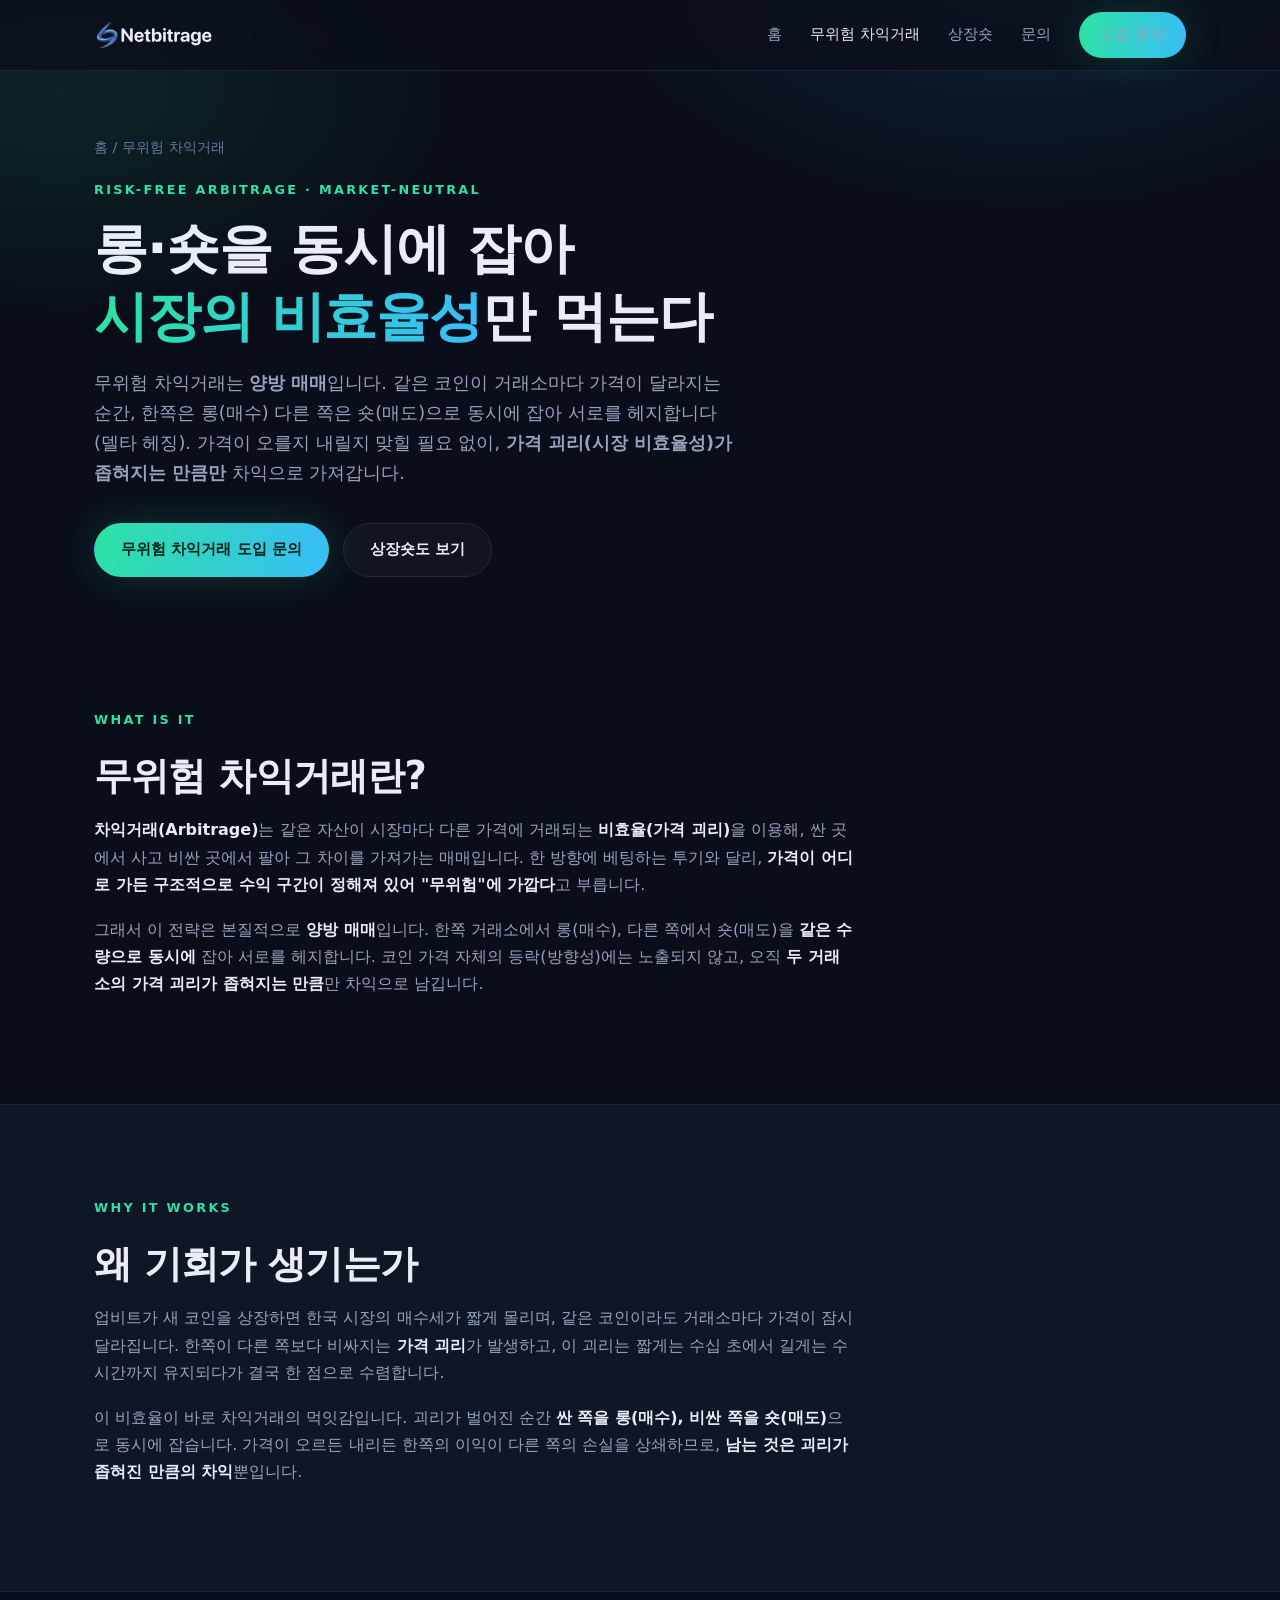
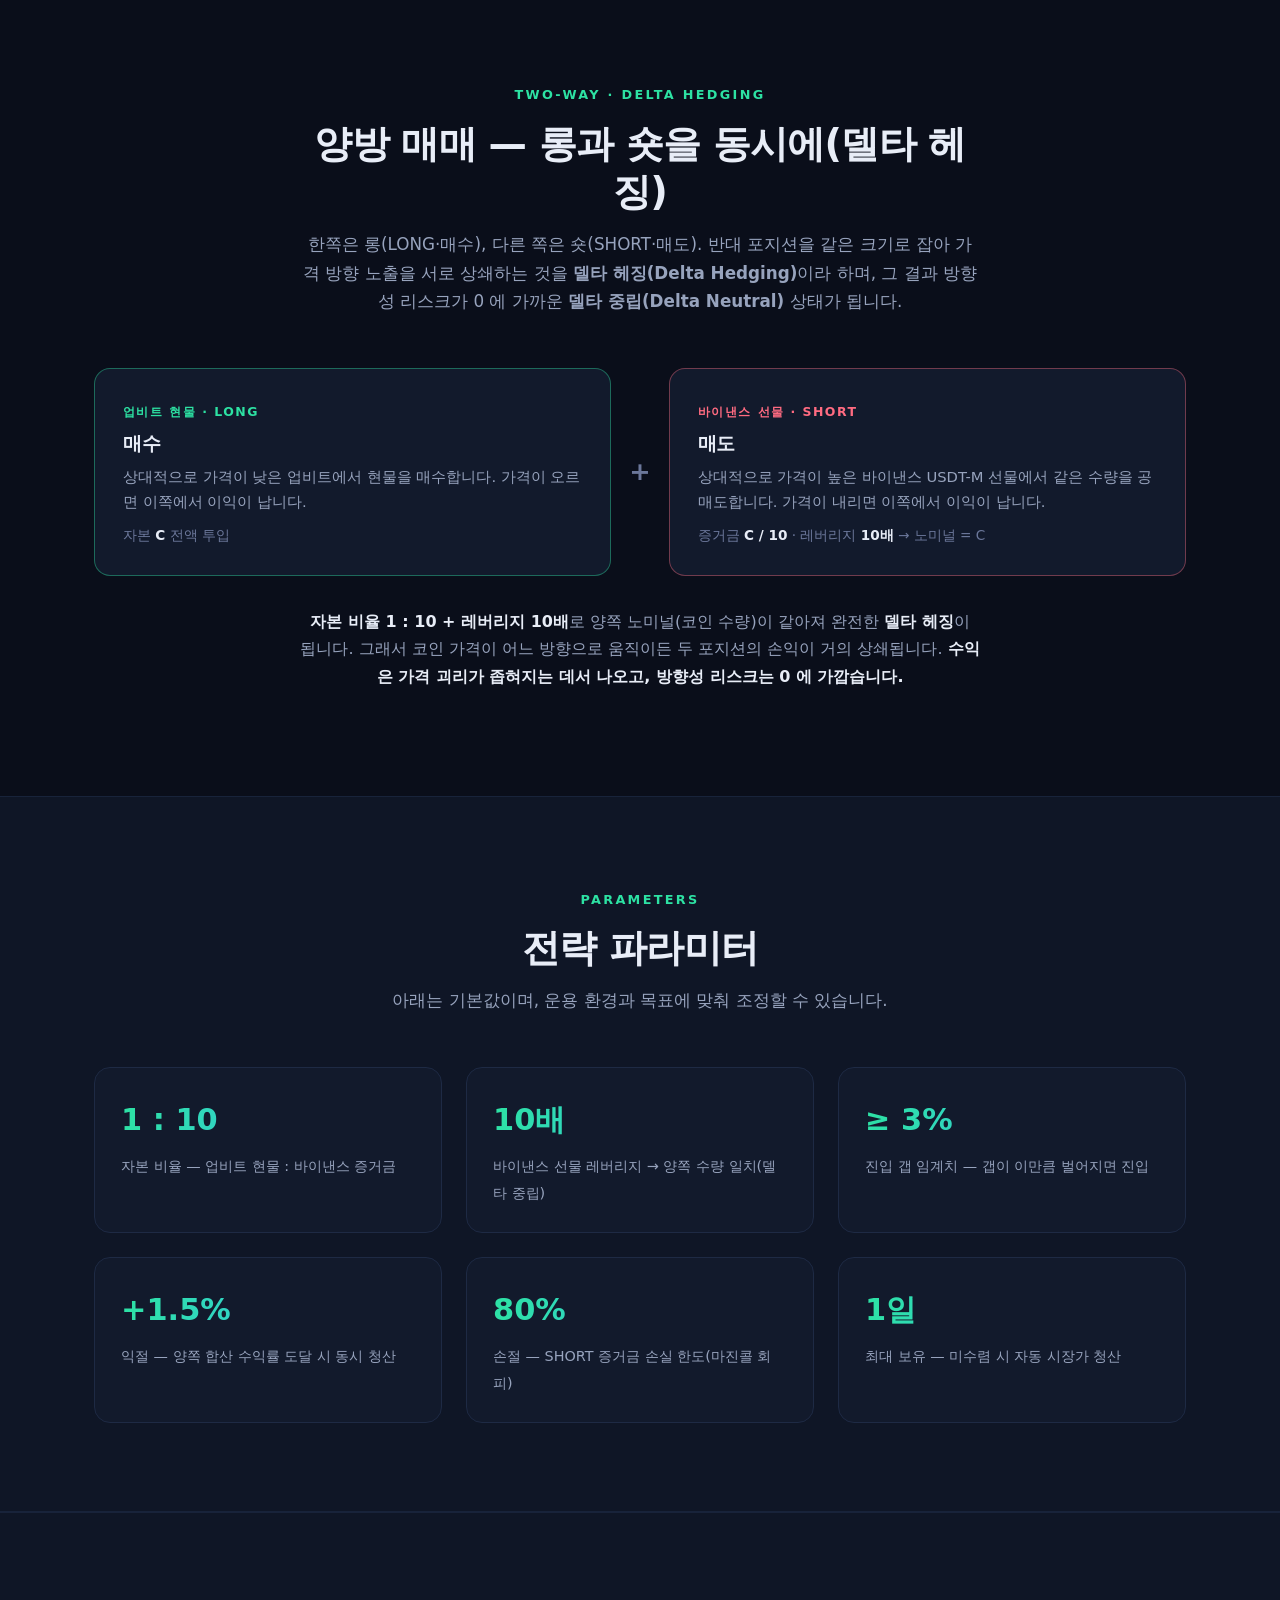
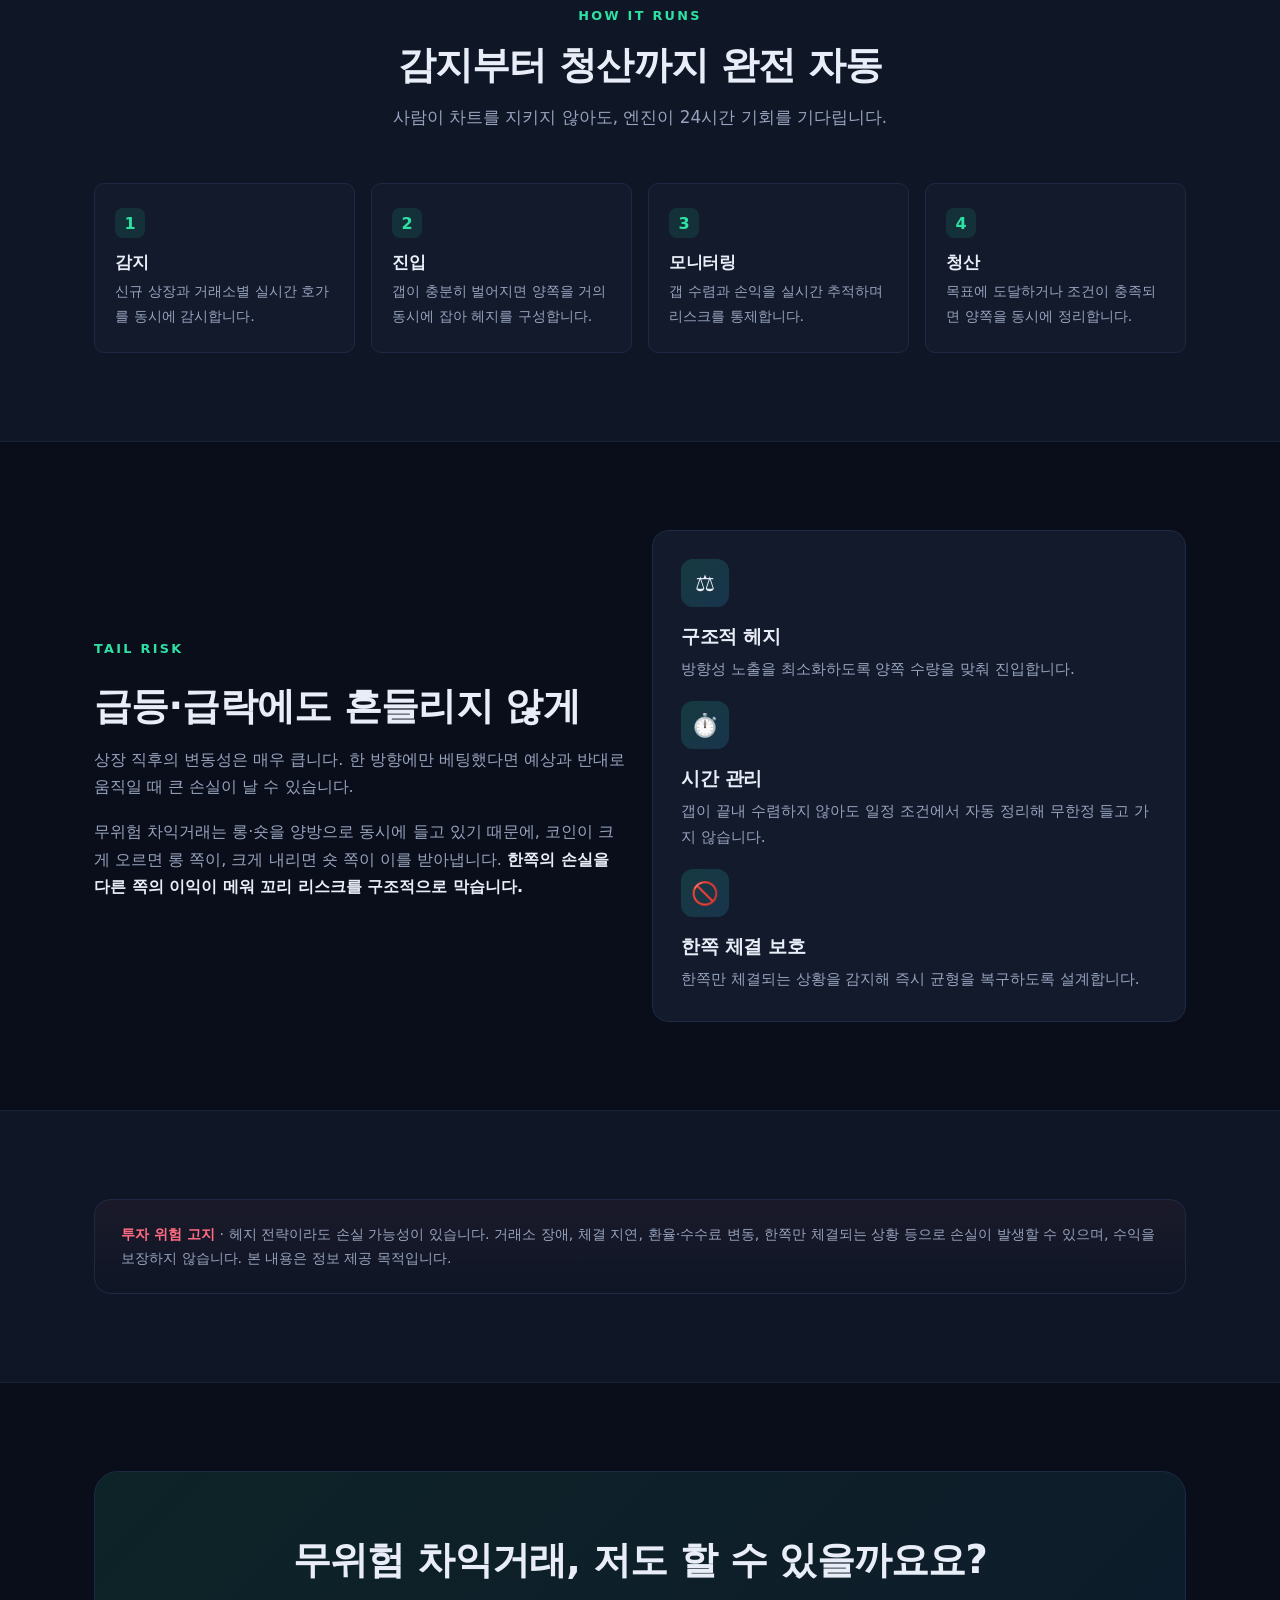
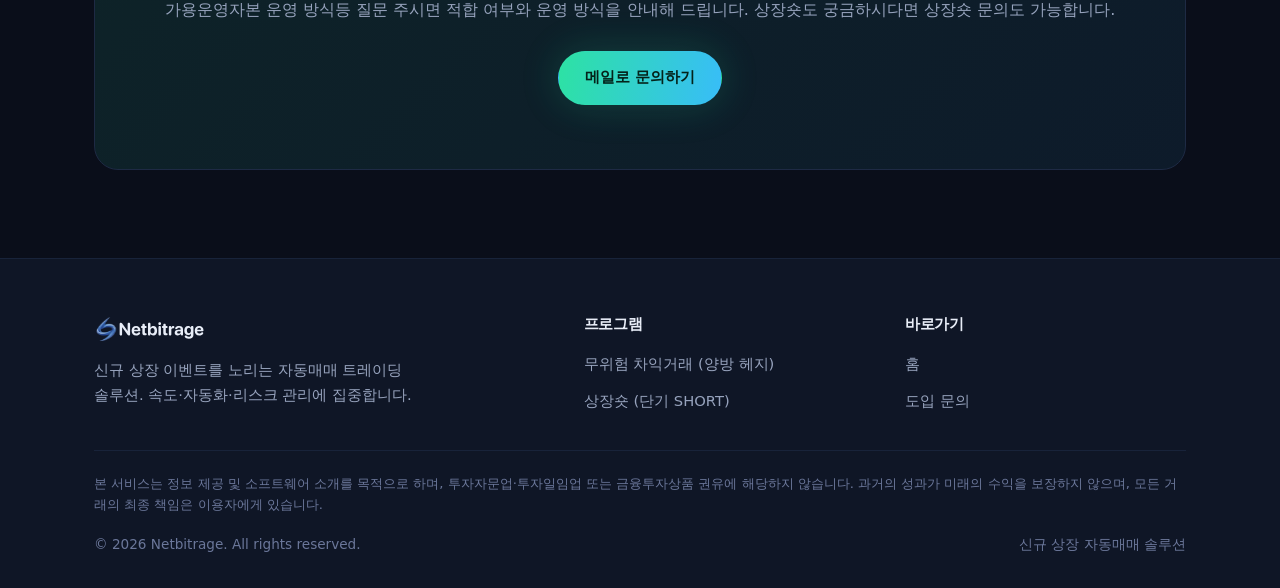
==== commit e7f001c9: "야르" ====
--- a/arbitrage.html
+++ b/arbitrage.html
@@ -30,7 +30,7 @@
         <h1>롱·숏을 동시에 잡아<br /><span class="gradient-text">시장의 비효율성</span>만 먹는다</h1>
         <p class="lead">
           무위험 차익거래는 <strong>양방 매매</strong>입니다. 같은 코인이 거래소마다 가격이 달라지는
-          순간, 한쪽은 롱(매수) 다른 쪽은 숏(매도)으로 동시에 잡아 서로를 헤지합니다.
+          순간, 한쪽은 롱(매수) 다른 쪽은 숏(매도)으로 동시에 잡아 서로를 헤지합니다(델타 헤징).
           가격이 오를지 내릴지 맞힐 필요 없이, <strong>가격 괴리(시장 비효율성)가 좁혀지는 만큼만</strong>
           차익으로 가져갑니다.
         </p>
@@ -87,9 +87,9 @@
     <section class="section">
       <div class="container">
         <div class="section-head reveal">
-          <span class="eyebrow">Two-Way · Delta Neutral</span>
-          <h2>양방 매매 — 롱과 숏을 동시에</h2>
-          <p>한쪽은 롱(LONG·매수), 다른 쪽은 숏(SHORT·매도). 두 포지션이 서로를 헤지해 방향성 리스크를 0 에 가깝게 만듭니다.</p>
+          <span class="eyebrow">Two-Way · Delta Hedging</span>
+          <h2>양방 매매 — 롱과 숏을 동시에(델타 헤징)</h2>
+          <p>한쪽은 롱(LONG·매수), 다른 쪽은 숏(SHORT·매도). 반대 포지션을 같은 크기로 잡아 가격 방향 노출을 서로 상쇄하는 것을 <strong>델타 헤징(Delta Hedging)</strong>이라 하며, 그 결과 방향성 리스크가 0 에 가까운 <strong>델타 중립(Delta Neutral)</strong> 상태가 됩니다.</p>
         </div>
         <div class="hedge reveal">
           <div class="leg long">
@@ -108,9 +108,9 @@
         </div>
         <div class="prose reveal" style="margin:32px auto 0; text-align:center; max-width:680px">
           <p>
-            <strong>자본 비율 1 : 10 + 레버리지 10배</strong>로 양쪽 노미널(코인 수량)이 같아집니다.
-            그래서 코인 가격이 어느 방향으로 움직이든 두 포지션의 손익이 거의 상쇄됩니다.
-            <strong>수익은 갭이 좁혀지는 데서 나오고, 방향성 리스크는 0 에 가깝습니다.</strong>
+            <strong>자본 비율 1 : 10 + 레버리지 10배</strong>로 양쪽 노미널(코인 수량)이 같아져
+            완전한 <strong>델타 헤징</strong>이 됩니다. 그래서 코인 가격이 어느 방향으로 움직이든 두 포지션의
+            손익이 거의 상쇄됩니다. <strong>수익은 가격 괴리가 좁혀지는 데서 나오고, 방향성 리스크는 0 에 가깝습니다.</strong>
           </p>
         </div>
       </div>
@@ -214,8 +214,8 @@
     <section class="section">
       <div class="container">
         <div class="cta-banner reveal">
-          <h2>무위험 차익거래, 내 환경에 맞을까요?</h2>
-          <p>운용 자본·거래소 환경을 알려주시면 적합 여부와 운영 방식을 안내해 드립니다.</p>
+          <h2>무위험 차익거래, 저도 할 수 있을까요요?</h2>
+          <p>가용운영자본 운영 방식등 질문 주시면 적합 여부와 운영 방식을 안내해 드립니다. 상장숏도 궁금하시다면 상장숏 문의도 가능합니다.</p>
           <a href="contact.html?program=arbitrage" class="btn btn--primary">메일로 문의하기</a>
         </div>
       </div>
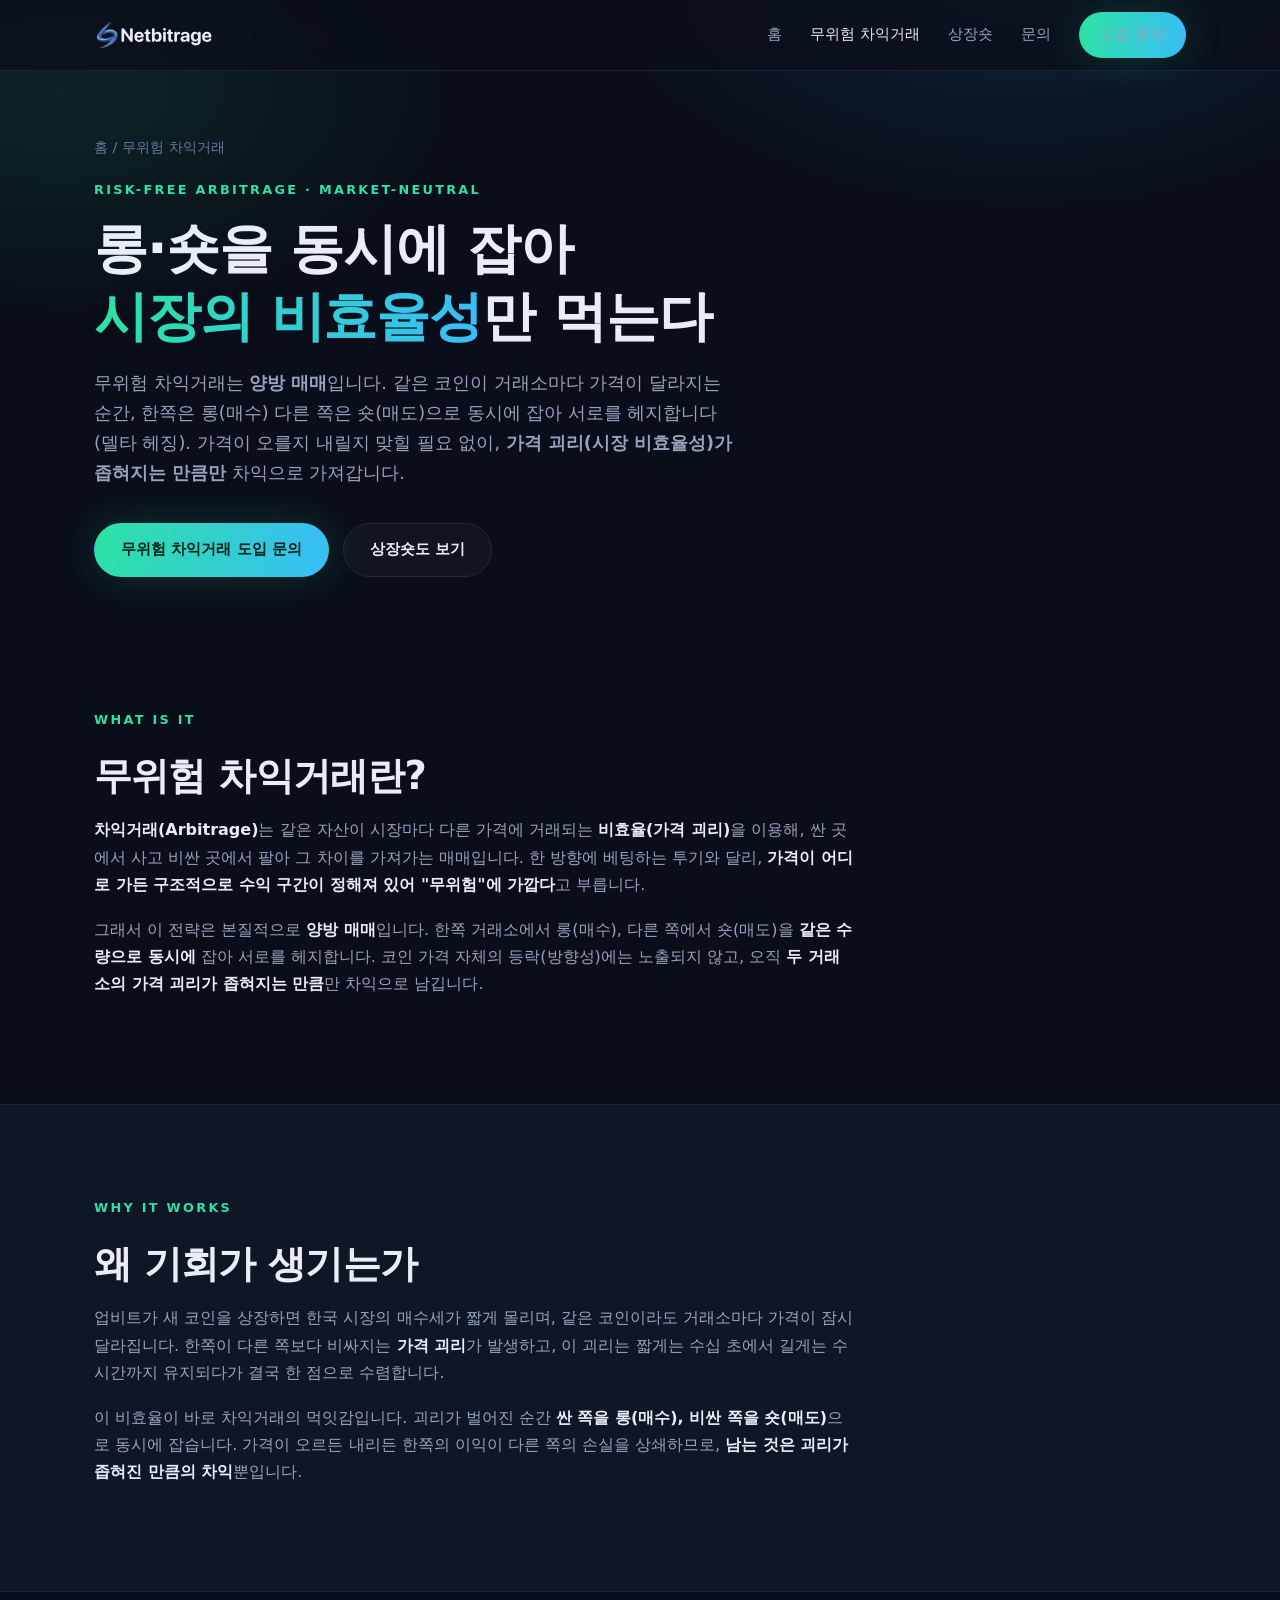
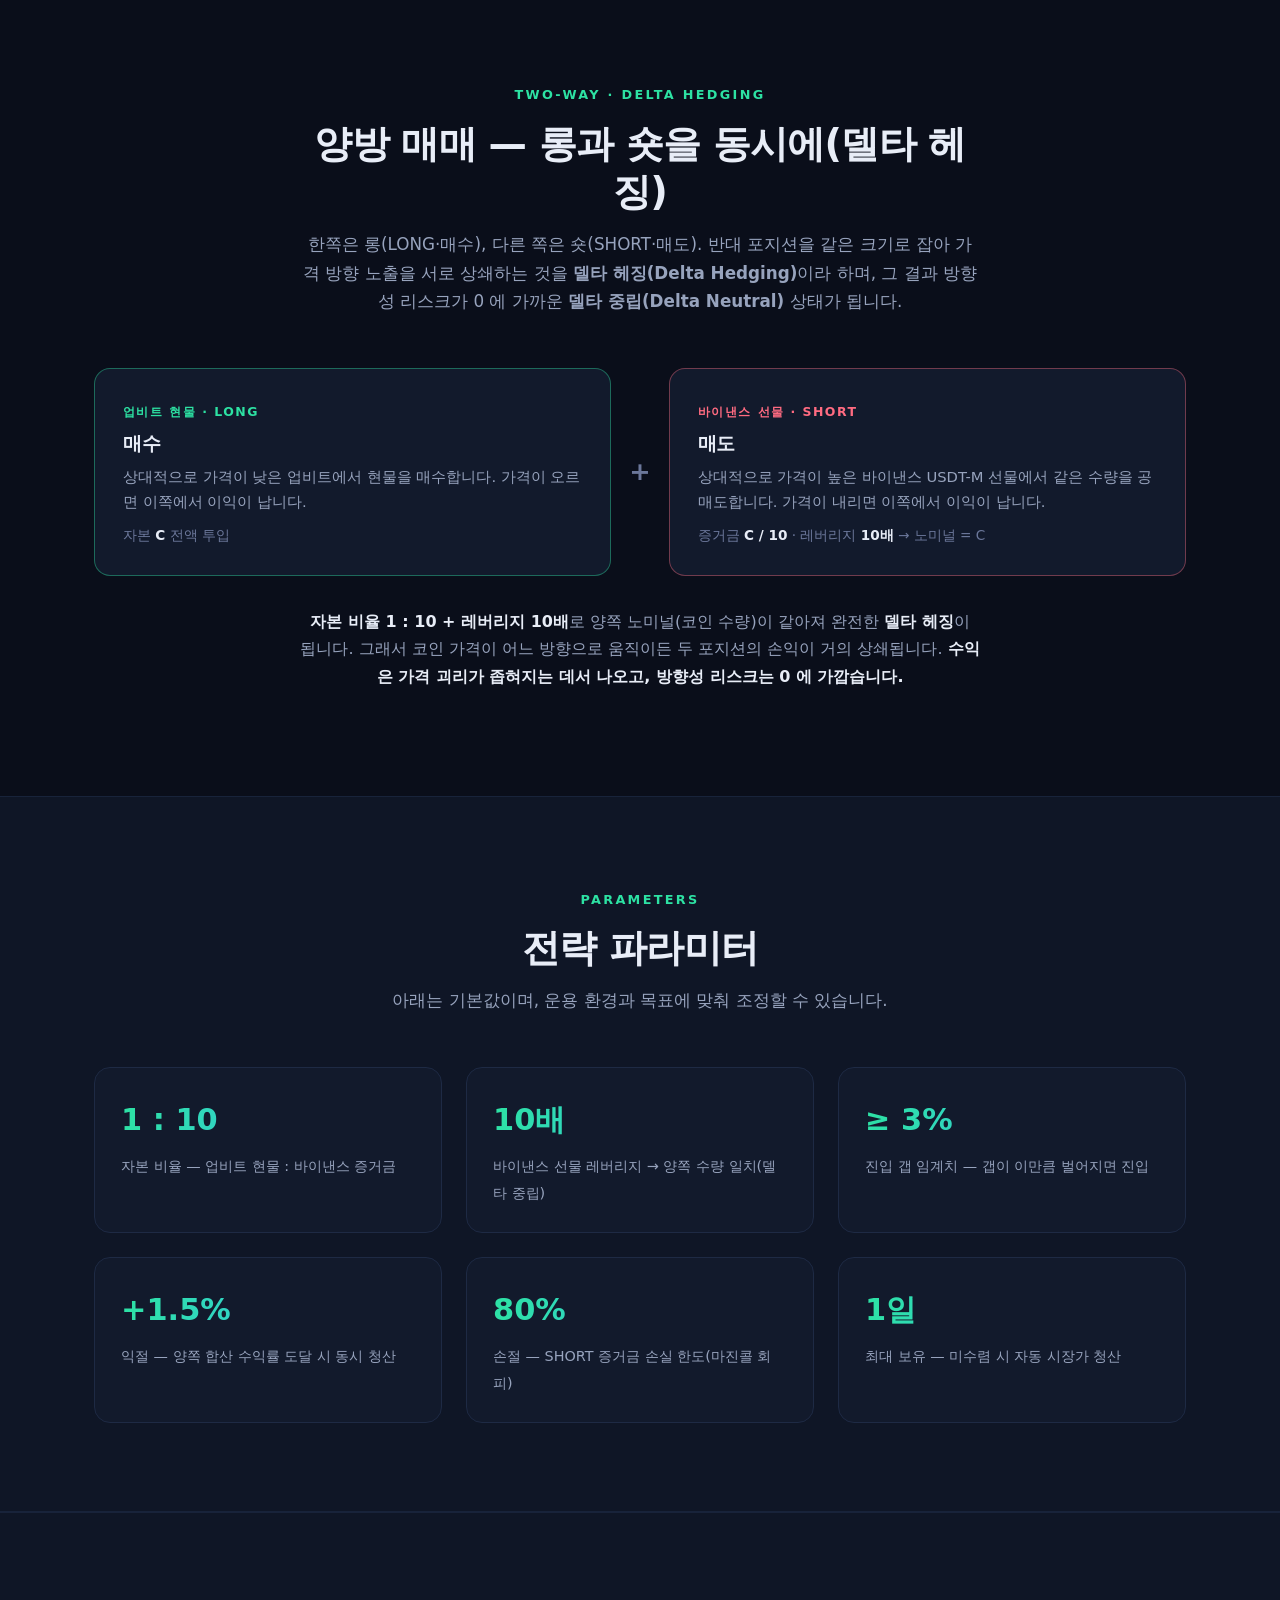
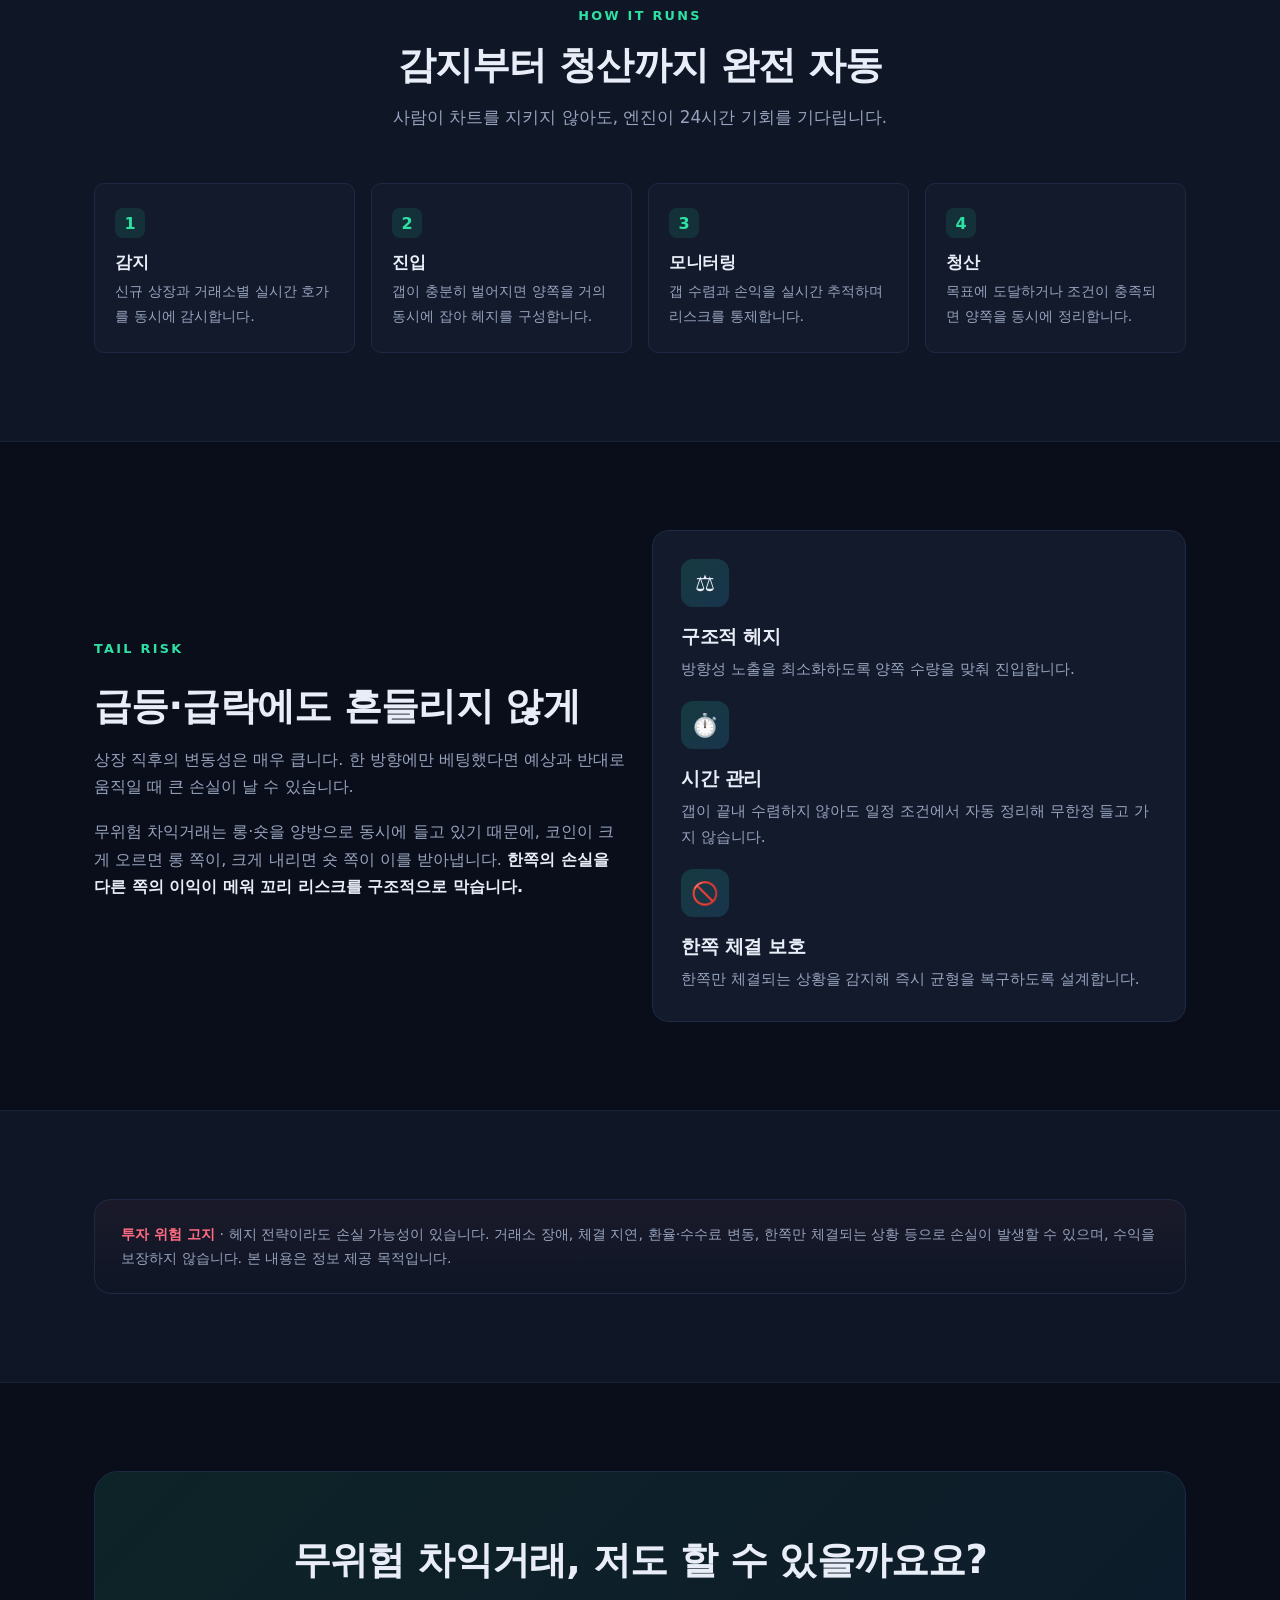
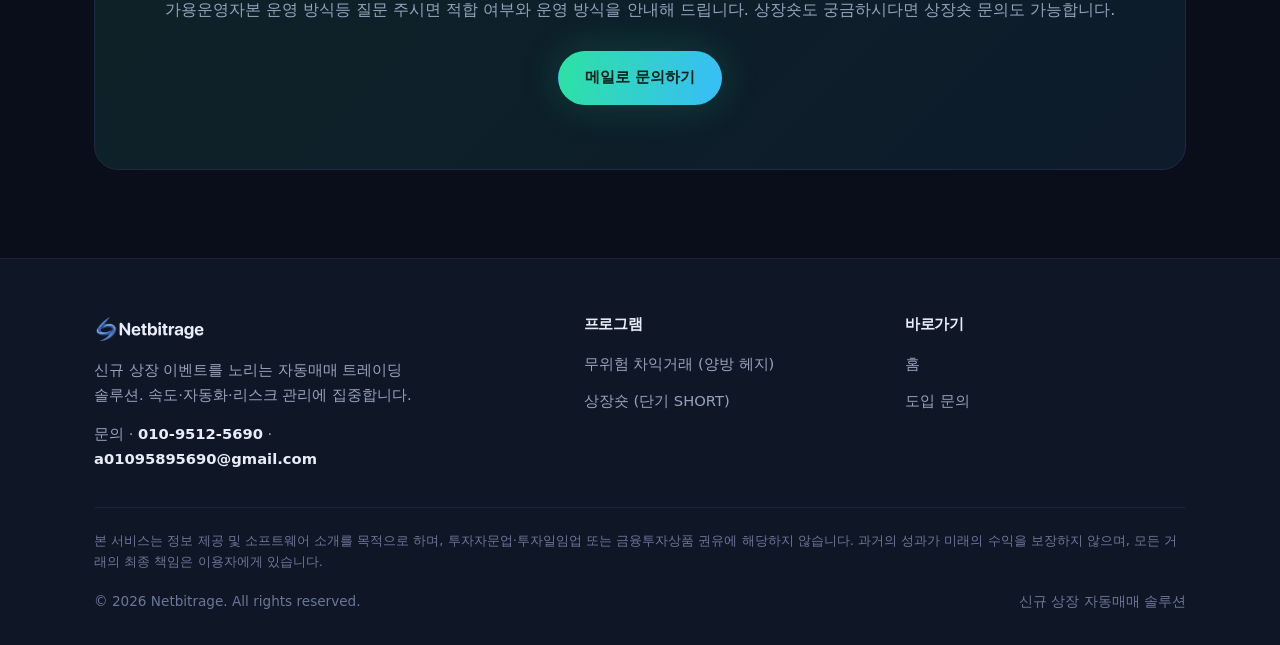
==== commit 2e51a79e: "번호 추가" ====
--- a/arbitrage.html
+++ b/arbitrage.html
@@ -228,6 +228,7 @@
         <div>
           <a class="logo" href="index.html"><img class="logo-img" src="image/logo-netbitrage.svg" alt="Netbitrage" /></a>
           <p>신규 상장 이벤트를 노리는 자동매매 트레이딩 솔루션. 속도·자동화·리스크 관리에 집중합니다.</p>
+          <p class="footer-contact">문의 · <a href="tel:+821095125690">010-9512-5690</a> · <a href="mailto:a01095895690@gmail.com">a01095895690@gmail.com</a></p>
         </div>
         <div class="footer-col">
           <h4>프로그램</h4>
--- a/css/style.css
+++ b/css/style.css
@@ -412,6 +412,10 @@
 .field input:focus, .field select:focus, .field textarea:focus { outline: none; border-color: var(--accent); }
 .field textarea { resize: vertical; min-height: 120px; }
 .field select { appearance: none; cursor: pointer; }
+.field-hint { font-size: 0.78rem; color: var(--text-muted); margin-top: 6px; line-height: 1.5; }
+.field-warn { font-size: 0.82rem; color: var(--accent-down); margin-top: 6px; line-height: 1.5; display: none; }
+.field-warn.show { display: block; }
+.field input.invalid { border-color: var(--accent-down); }
 
 .hp { position: absolute; left: -9999px; opacity: 0; height: 0; width: 0; }
 
@@ -425,6 +429,9 @@
 .footer-grid { display: grid; grid-template-columns: 1.6fr 1fr 1fr; gap: 40px; margin-bottom: 36px; }
 .footer-grid .logo { margin-bottom: 14px; }
 .footer-grid p { color: var(--text-muted); font-size: 0.92rem; max-width: 320px; }
+.footer-contact { margin-top: 14px; font-size: 0.92rem; }
+.footer-contact a { color: var(--text); font-weight: 600; }
+.footer-contact a:hover { color: var(--accent); }
 .footer-col h4 { font-size: 0.95rem; margin-bottom: 16px; color: var(--text); }
 .footer-col ul { list-style: none; display: flex; flex-direction: column; gap: 10px; }
 .footer-col a { color: var(--text-muted); font-size: 0.92rem; }
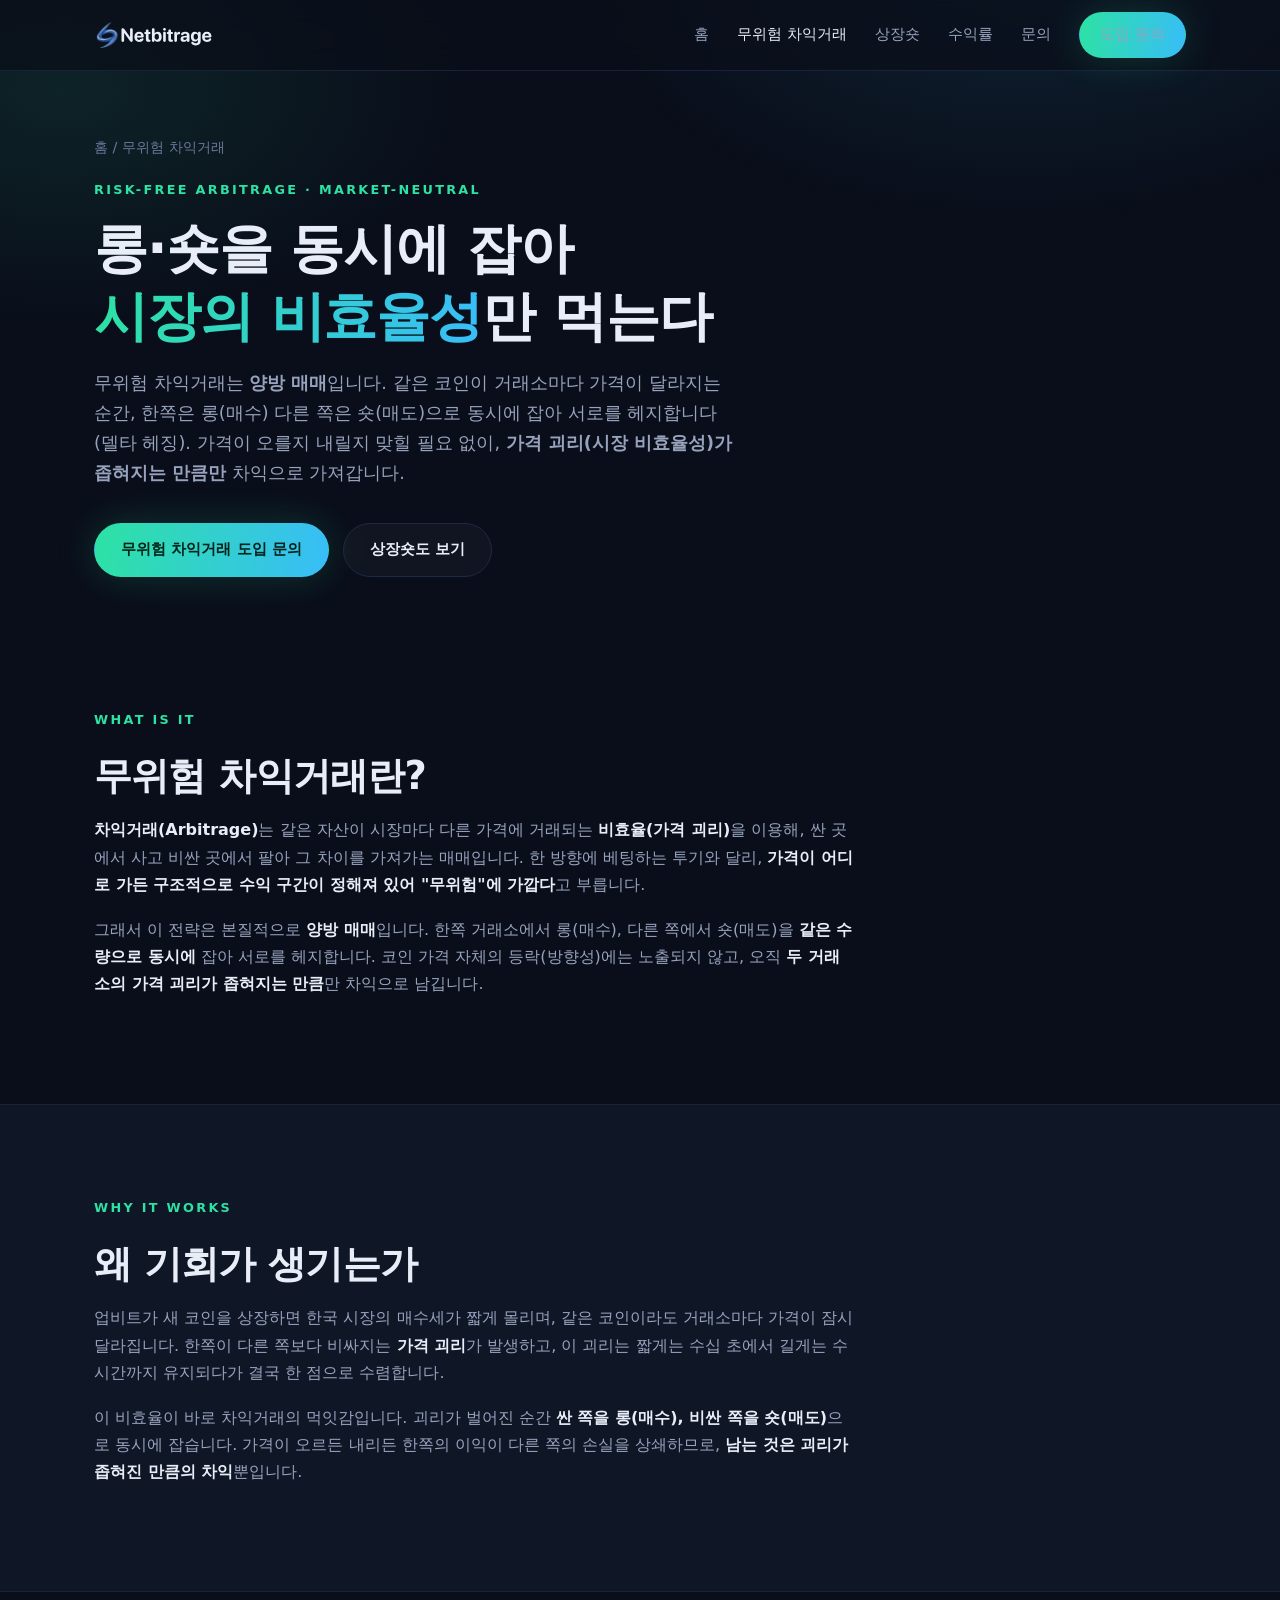
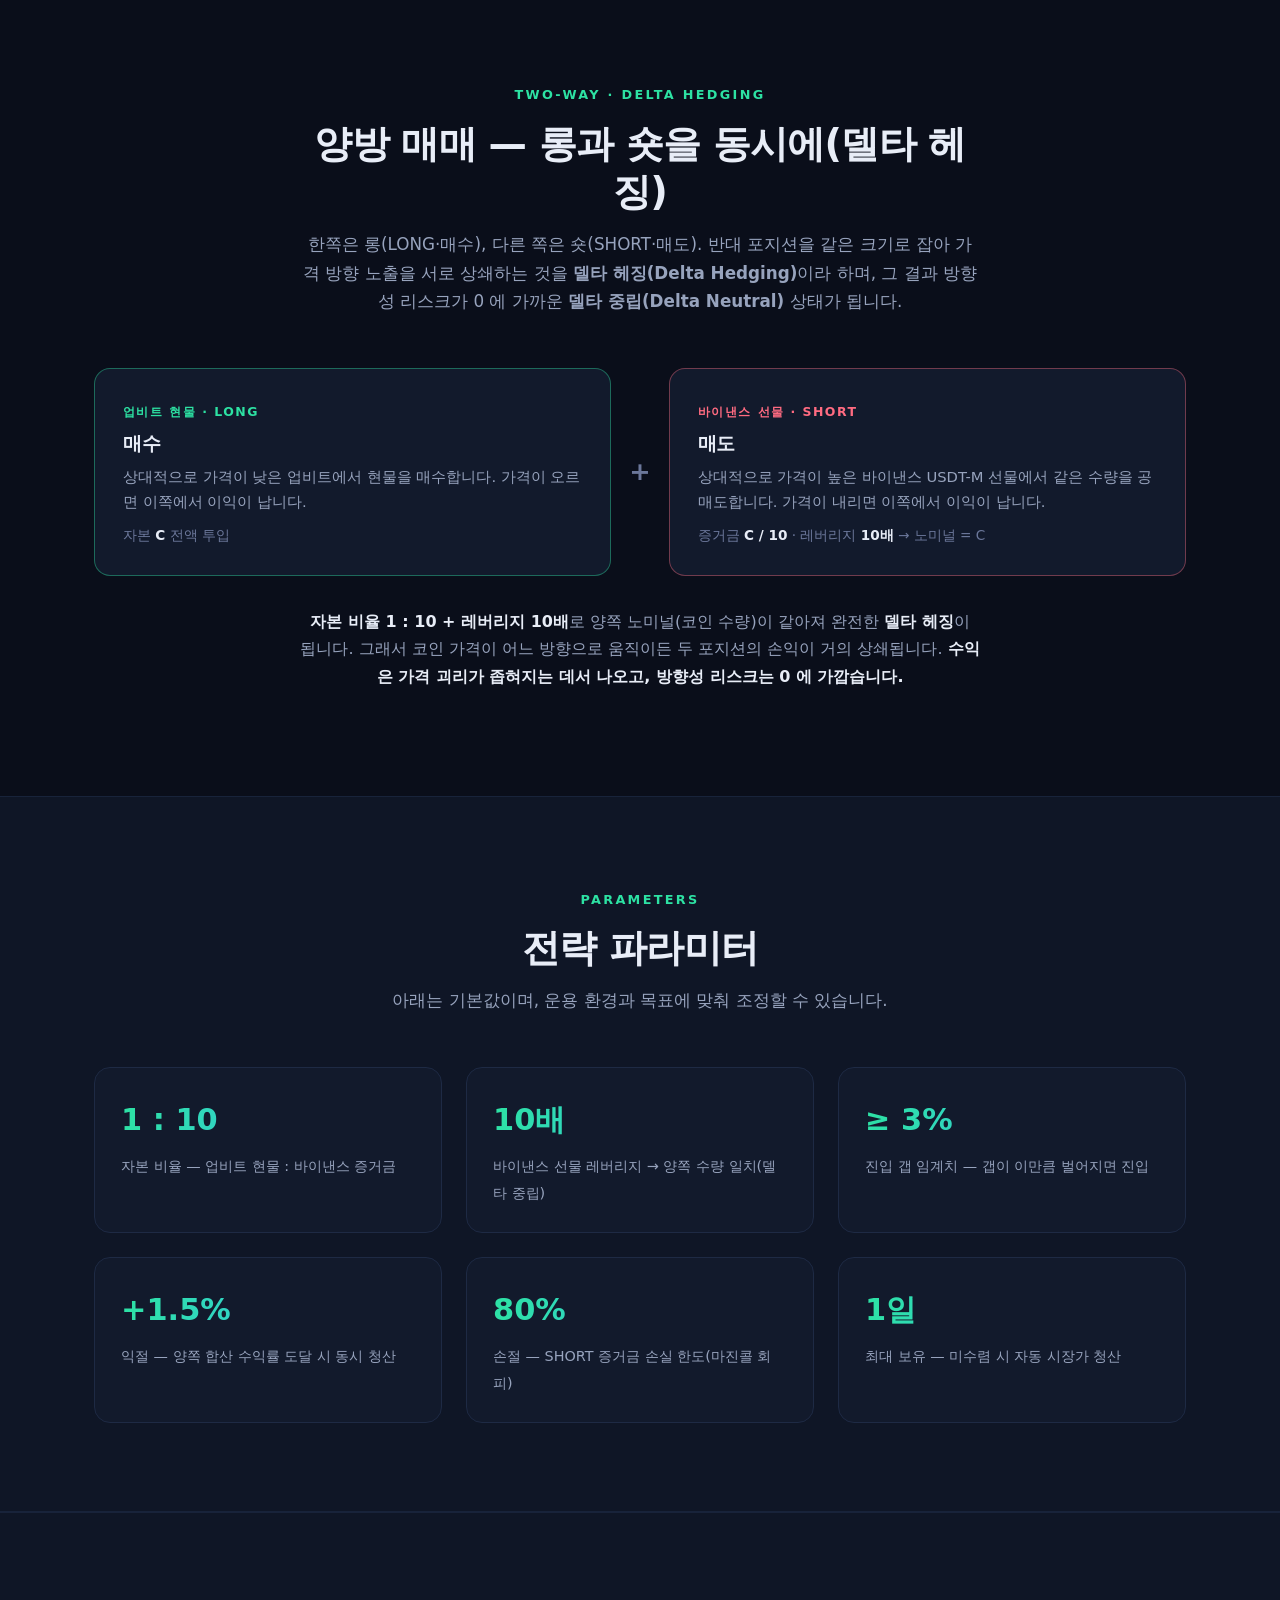
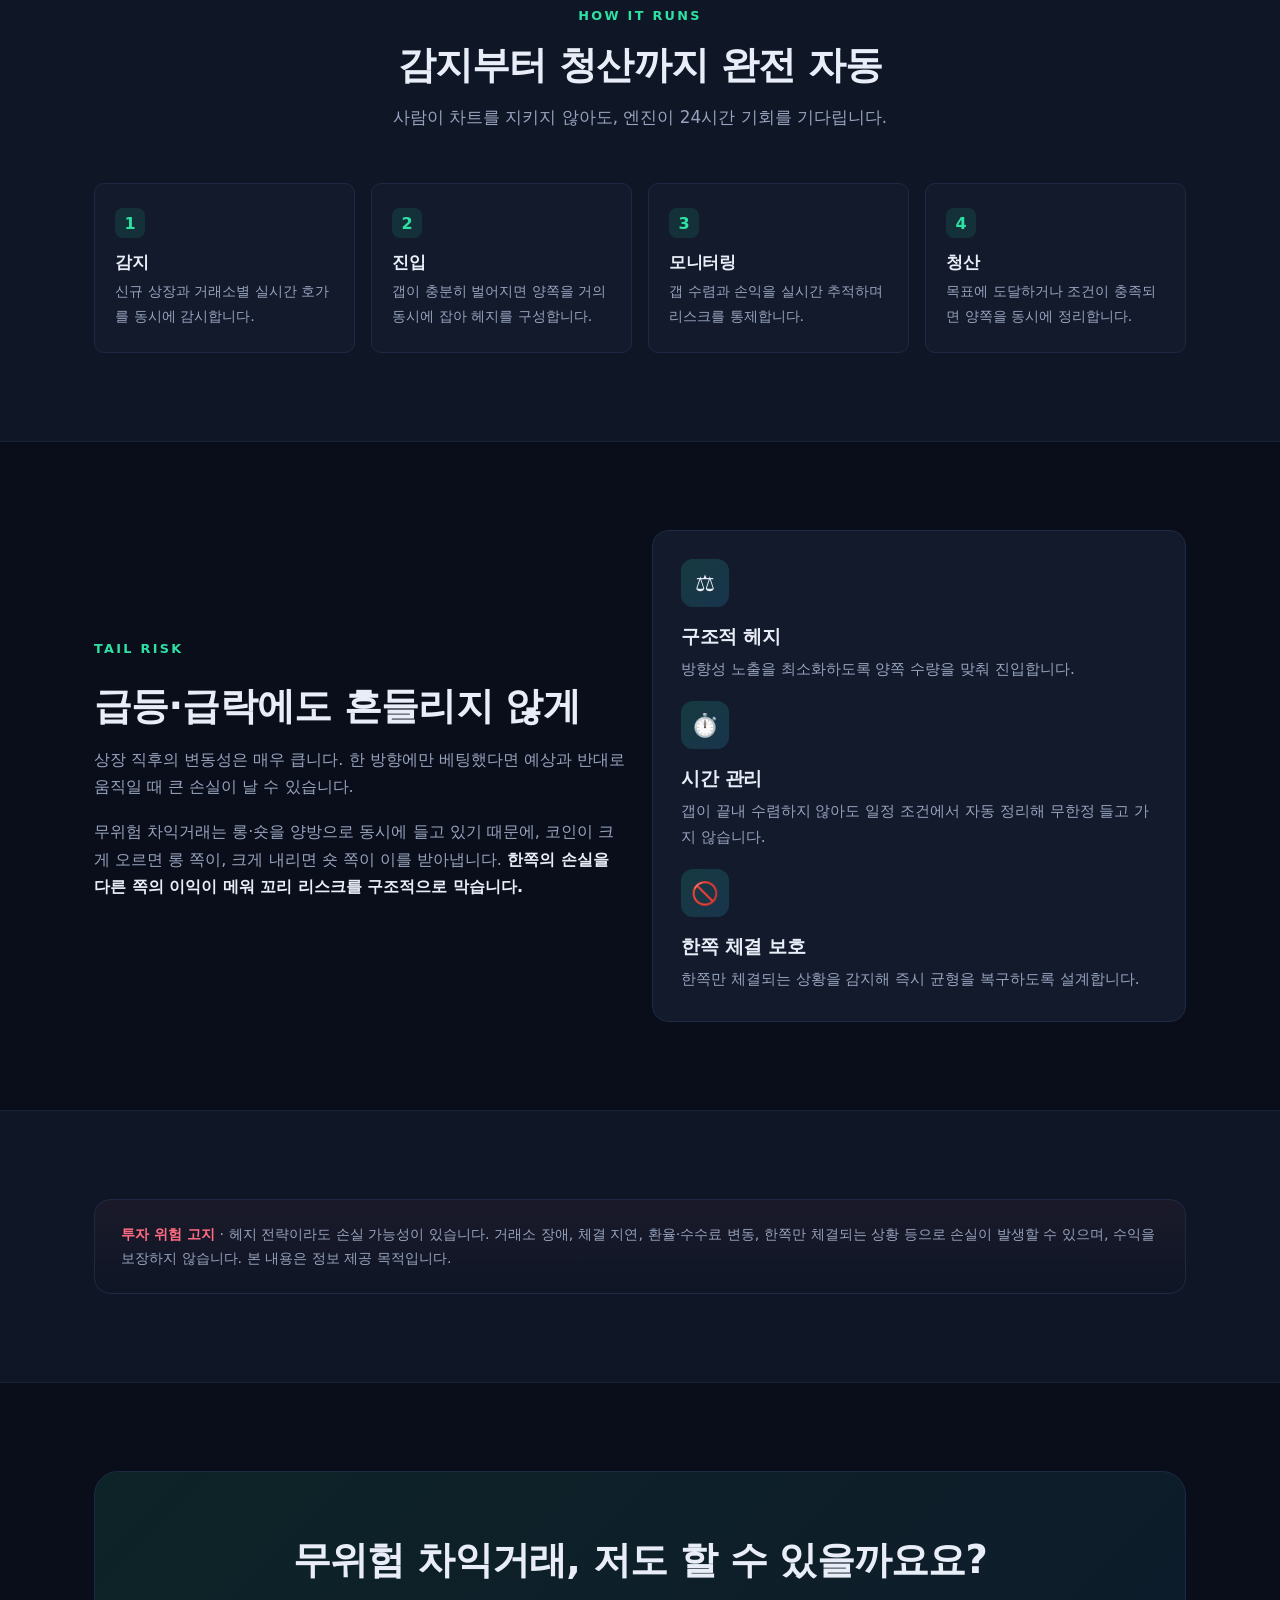
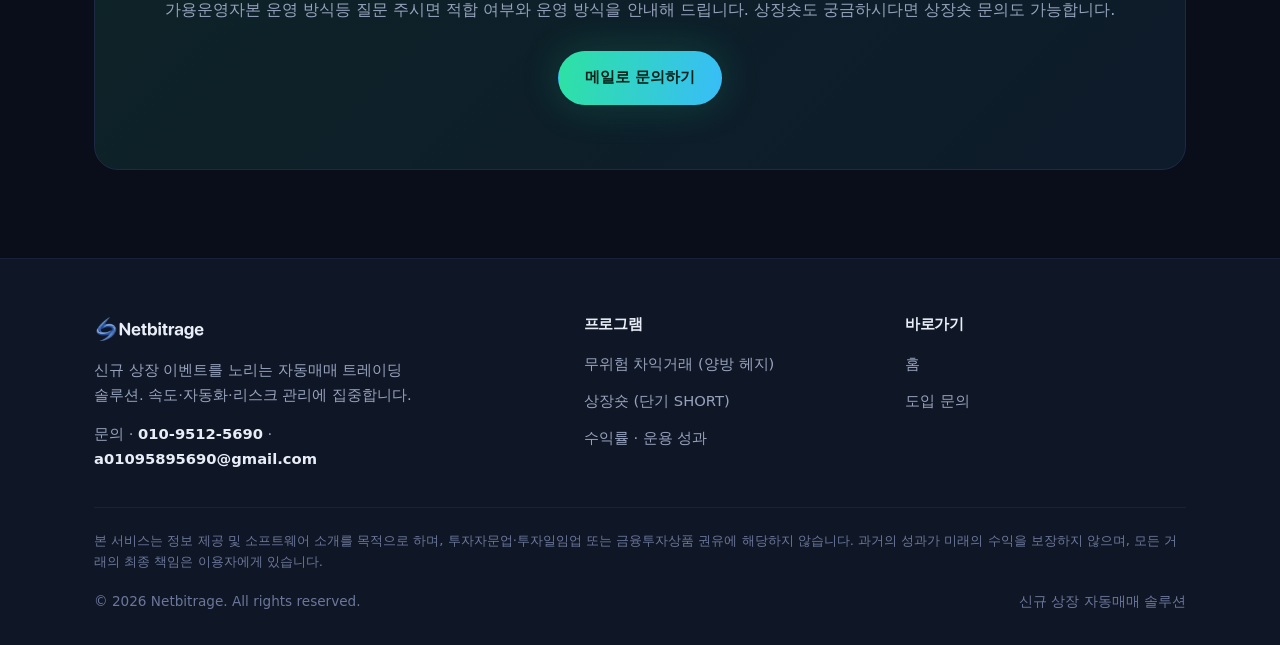
==== commit 4a3b1b0c: "수익율 추가" ====
--- a/arbitrage.html
+++ b/arbitrage.html
@@ -16,6 +16,7 @@
         <a href="index.html">홈</a>
         <a href="arbitrage.html" class="active">무위험 차익거래</a>
         <a href="short.html">상장숏</a>
+        <a href="performance.html">수익률</a>
         <a href="contact.html">문의</a>
         <a href="contact.html" class="btn btn--primary">도입 문의</a>
       </nav>
@@ -235,6 +236,7 @@
           <ul>
             <li><a href="arbitrage.html">무위험 차익거래 (양방 헤지)</a></li>
             <li><a href="short.html">상장숏 (단기 SHORT)</a></li>
+            <li><a href="performance.html">수익률 · 운용 성과</a></li>
           </ul>
         </div>
         <div class="footer-col">
--- a/css/style.css
+++ b/css/style.css
@@ -423,6 +423,65 @@
 .form-msg.show { display: block; }
 .form-msg.success { background: rgba(45,226,163,0.12); color: var(--accent); border: 1px solid rgba(45,226,163,0.3); }
 .form-msg.error { background: rgba(255,107,129,0.1); color: var(--accent-down); border: 1px solid rgba(255,107,129,0.3); }
+
+/* ---------- 성과(수익률) 페이지 ---------- */
+.perf-block { margin-bottom: 30px; }
+.perf-head {
+  display: flex;
+  align-items: center;
+  gap: 14px;
+  margin-bottom: 22px;
+  flex-wrap: wrap;
+}
+.perf-head .tag {
+  font-size: 0.72rem;
+  letter-spacing: 0.12em;
+  text-transform: uppercase;
+  padding: 5px 12px;
+  border-radius: 999px;
+  background: rgba(45, 226, 163, 0.12);
+  color: var(--accent);
+  font-weight: 700;
+}
+.perf-head.is-short .tag { background: rgba(255, 107, 129, 0.12); color: var(--accent-down); }
+.perf-head h2 { font-size: 1.5rem; }
+.perf-head .meta { color: var(--text-dim); font-size: 0.85rem; }
+
+.stat-grid { display: grid; grid-template-columns: repeat(4, 1fr); gap: 16px; }
+.stat-card {
+  background: var(--bg-card);
+  border: 1px solid var(--border);
+  border-radius: var(--radius);
+  padding: 22px 22px 20px;
+}
+.stat-card .k { color: var(--text-dim); font-size: 0.82rem; margin-bottom: 10px; }
+.stat-card .v { font-size: 1.8rem; font-weight: 800; letter-spacing: -0.02em; }
+.stat-card .v small { font-size: 0.85rem; font-weight: 600; color: var(--text-muted); }
+.stat-card .v.pos { color: var(--accent-up); }
+.stat-card .v.neg { color: var(--accent-down); }
+.stat-card .sub { color: var(--text-dim); font-size: 0.8rem; margin-top: 6px; }
+
+.report-actions { margin-top: 22px; display: flex; gap: 12px; flex-wrap: wrap; }
+.report-embed {
+  border: 1px solid var(--border);
+  border-radius: var(--radius);
+  overflow: hidden;
+  margin-top: 20px;
+  background: #0b0f1a;
+}
+.report-embed iframe { width: 100%; height: 760px; border: 0; display: block; }
+.report-embed .embed-bar {
+  display: flex; align-items: center; justify-content: space-between; gap: 10px;
+  padding: 10px 16px; border-bottom: 1px solid var(--border);
+  background: var(--bg-soft); color: var(--text-dim); font-size: 0.82rem;
+}
+.report-embed .embed-bar a { color: var(--accent); font-weight: 600; }
+
+@media (max-width: 900px) { .stat-grid { grid-template-columns: repeat(2, 1fr); } }
+@media (max-width: 680px) {
+  .stat-grid { grid-template-columns: 1fr 1fr; }
+  .report-embed iframe { height: 620px; }
+}
 
 /* ---------- 푸터 ---------- */
 .site-footer { border-top: 1px solid var(--border-soft); padding: 56px 0 32px; background: var(--bg-soft); }
